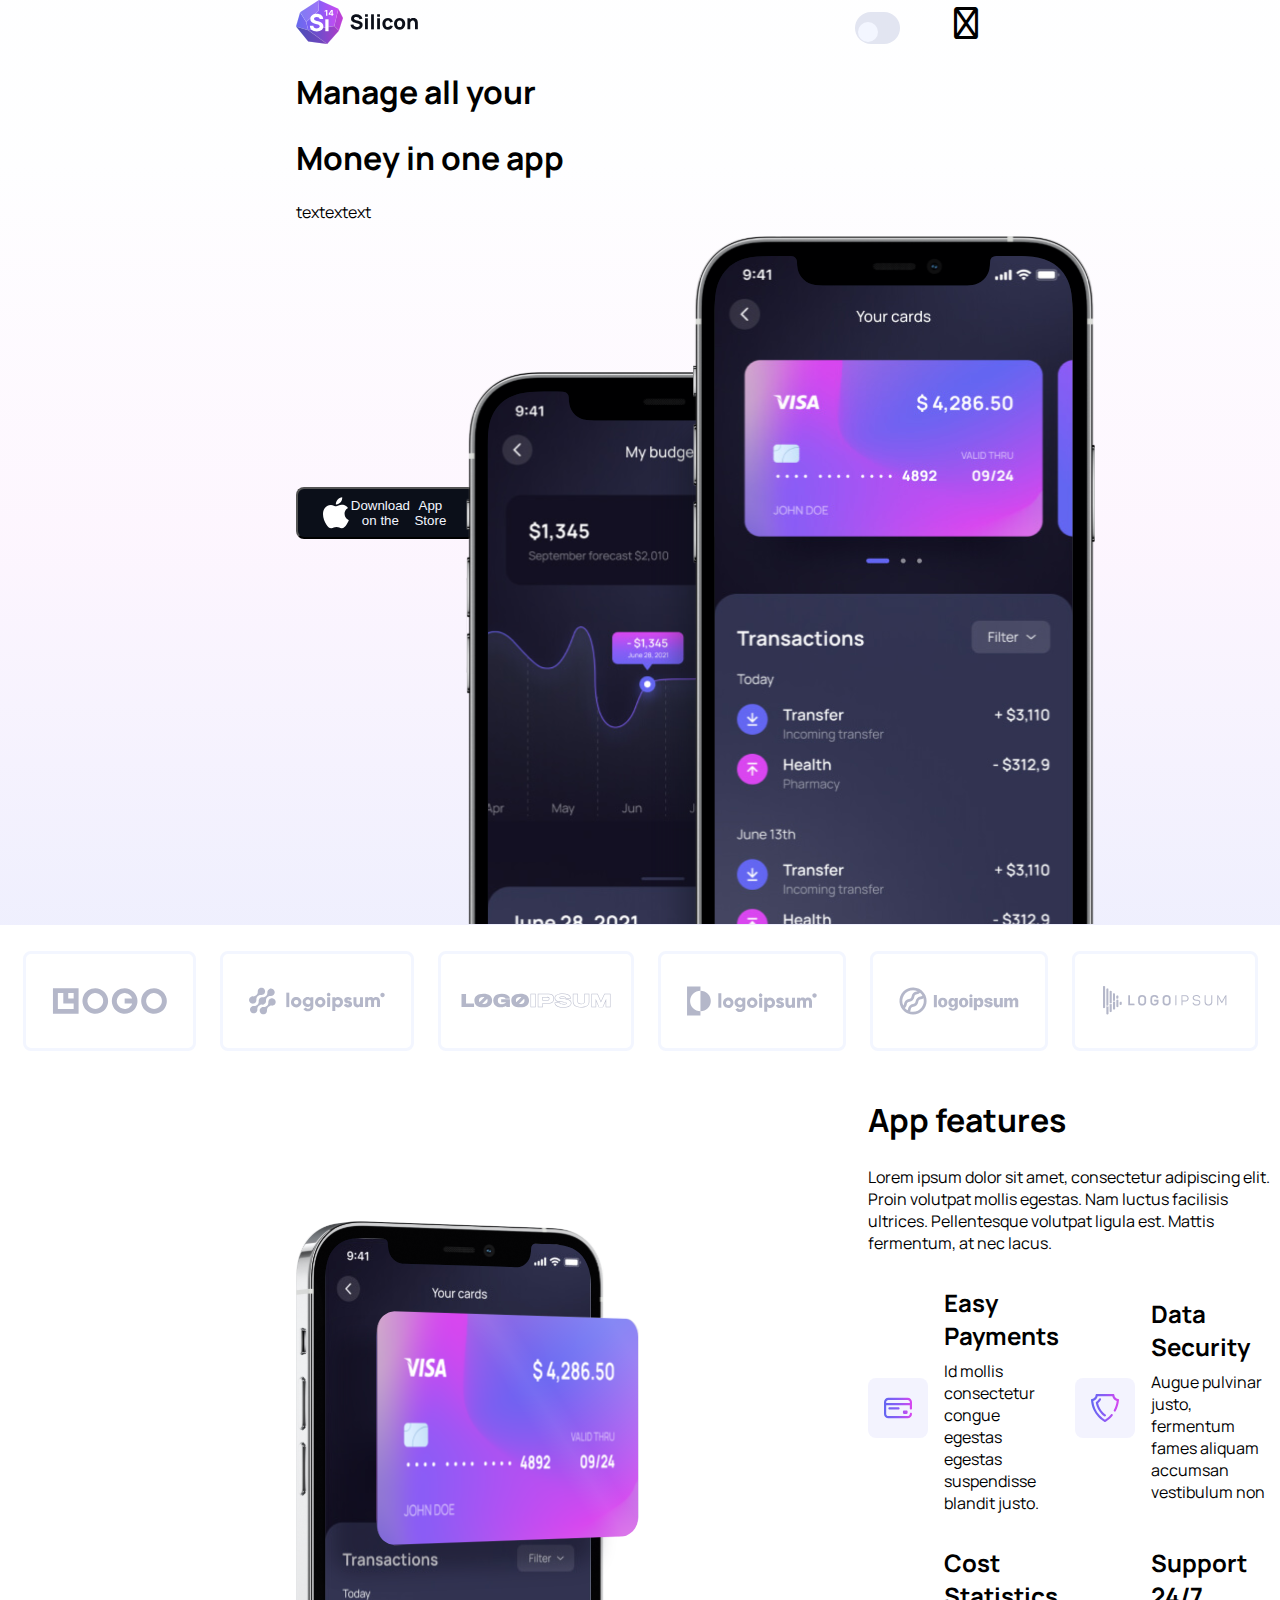
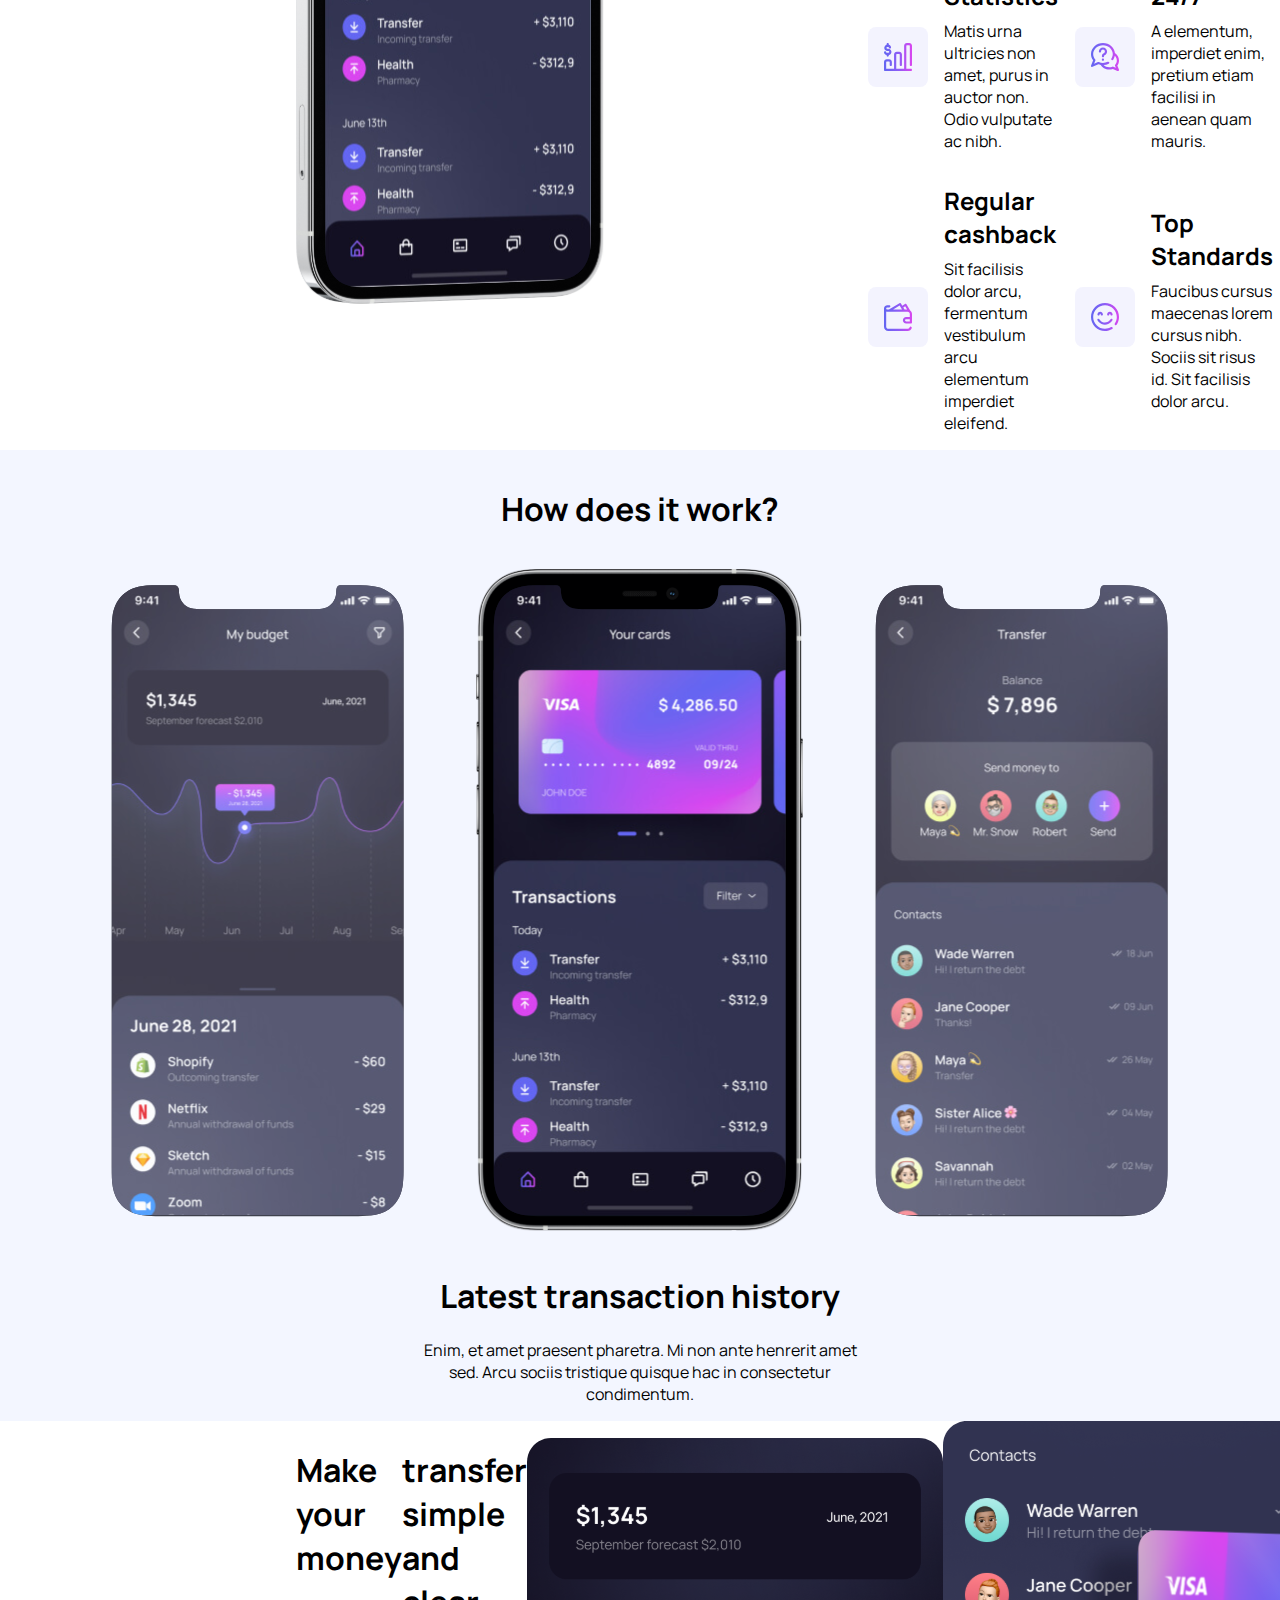
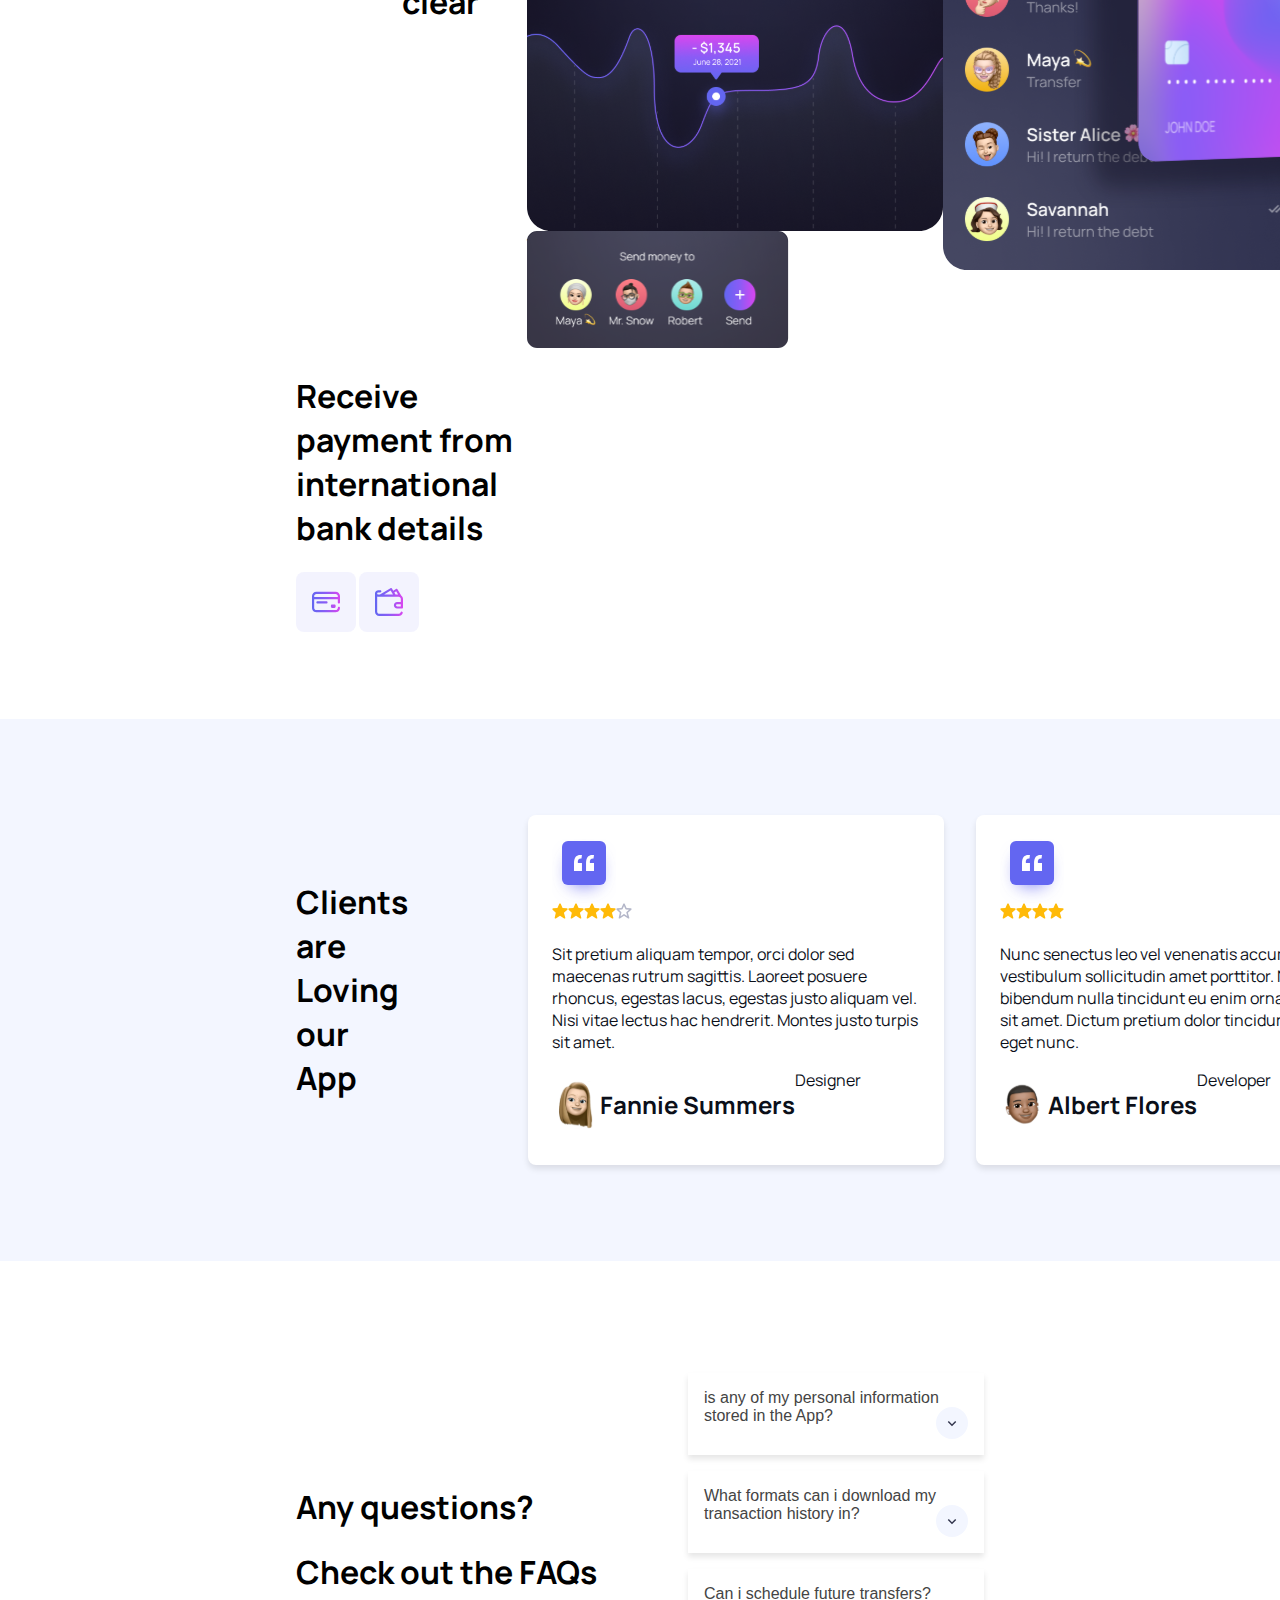
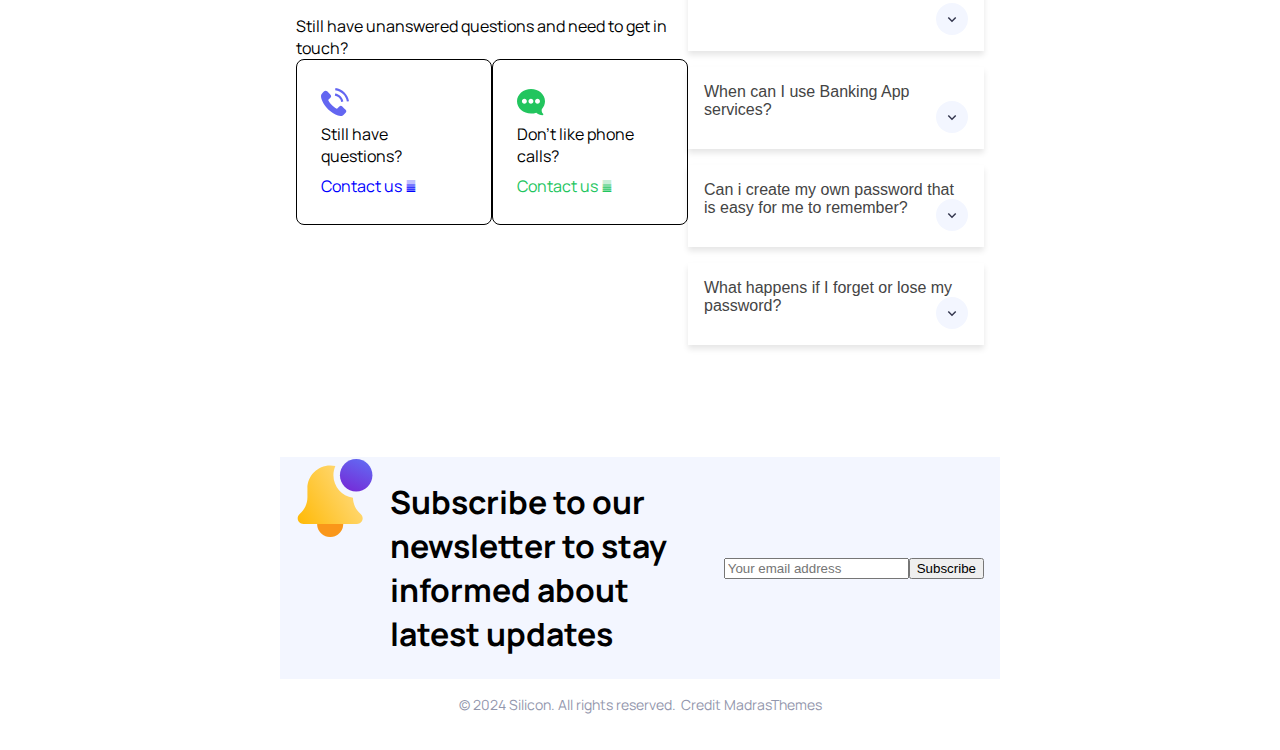
==== index.html @ 0dab9403 "init" ====
<!DOCTYPE html>
<html lang="en">
<head>
    <meta charset="UTF-8">
    <meta name="viewport" content="width=device-width, initial-scale=1.0">
    <link rel="stylesheet" href="https://kit.fontawesome.com/a576612222.css" crossorigin="anonymous">
    <link rel="stylesheet" href="https://cdnjs.cloudflare.com/ajax/libs/font-awesome/6.0.0-beta3/css/all.min.css">
    <link rel="stylesheet" href="styles.css">
    <title>Silicon | Manage All Your Money in One App</title>
    
</head>
<body>

    <div class="wrapper">
        <!-- BG COLOR START  -->
<div class="bg-color"> 
<header>
        <div class="container">
            <a id="logo" href=index.html><img src="images/Navbar/logotype.svg" alt="Silicon Logotype"></a>
            
            <nav id="main-menu" class="navbar">
                <a class="nav-link" href="#">Features</a>
            </nav>

            

            <div id="darkmode-toggle-switch" class="btn-toggle-switch">
                <span class="label">Dark mode</span>
                <label for="darkmode-switch" class="toggle-switch">
                    <input id="darkmode-switch" type="checkbox">
                    <span class="slider round"></span>
                </label>
            </div>

            <a id="auth-signin" href="#" class="btn-primary">
                <i class="fa-thin fa-user-large"></i>
                <span>Sign in/up</span>
            </a>
            
            <button class="btn-mobile">
                <i class="fa-regular fa-bars"></i>
            </button>
            
        </div>
    </header>
    
    <main>
        <div class="container">
            <div class="header">
                <div class="header-left">
                    <div class="header-storeText">
                        <h1>Manage all your</h1>
                        <h1>Money in one app</h1>
                        <p>textextext</p>
                    </div>
                    
                <div class="storebox">
                    <button class="btn-store">
                        <img src="images/Header/Applelogo.svg" alt="">
                        <p class="Appleupper">Download on the</p>
                        <p class="Appledowner">App Store</p>
                    </button>
                    <button class="btn-store">
                        <img src="images/Header/Googlelogo.svg" alt="icon" class="btn-icon">
                        
                        <div class="btn-text">
                            <span class="line1">Get it on</span>
                            <span class="line2">Google play</span>
                        </div>
                    </button>
                </div>
            </div> 
            <div>
            <div class="container headerphones">
                <div class="image-container">
                    <img src="images/Header/iPhone 12 Pro background.svg" alt="iPhone12pro" class="headerbackground">
                    <img src="images/Header/iPhone 12 Pro.svg" alt="iPhone12pro" class="headeroverlay">
                 </div>
            
            </div>
        </div>
        </div>
    </div> 
       <!-- BG COLOR SLUT -->
    </div>

        <div class="container logos">
            <div class="logobox" >
                <img src="images/Logos/logoipsum1.svg" alt="">
            </div>
            <div class="logobox" >
                <img src="images/Logos/logoipsum2.svg" alt="">
            </div>
            <div class="logobox" >
                <img src="images/Logos/logoipsum3.svg" alt="">
            </div>
            <div class="logobox" >
                <img src="images/Logos/logoipsum4.svg" alt="">
            </div>
            <div class="logobox" >
                <img src="images/Logos/logoipsum5.svg" alt="">
            </div>
            <div class="logobox" >
                <img src="images/Logos/logoipsum6.png" alt="">
            </div>
        </div>
<div class="features">
        <div class="container featurephones">

            <div class="image-container">
                <img src="images/Features/iPhone12Pro.svg" alt="Iphone12pro" class="featuresbackground">
                <img src="images/Features/card.svg" alt="VISAcard" class="visaoverlay">
            </div>

            <div class="featuresmain">
                <h1>App features</h1>
                <p>Lorem ipsum dolor sit amet, consectetur adipiscing elit. Proin volutpat mollis egestas. Nam luctus facilisis ultrices. Pellentesque volutpat ligula est. Mattis fermentum, at nec lacus.</p>
                <div class="featuresbox">
                    <img src="images/Features/icon1.svg" alt="">
                    <div class="featuresbox-text">
                        <p>Easy Payments</p>
                        <p>Id mollis consectetur congue egestas egestas suspendisse blandit justo. </p>
                    </div>
                </div>
                <div class="featuresbox">
                    <img src="images/Features/icon2.svg" alt="">
                    <div class="featuresbox-text">
                        <p>Data Security</p>
                        <p>Augue pulvinar justo, fermentum fames aliquam accumsan vestibulum non</p>
                    </div>
                </div>
                <div class="featuresbox">
                    <img src="images/Features/icon3.svg" alt="">
                    <div class="featuresbox-text">
                        <p>Cost Statistics</p>
                        <p>Matis urna ultricies non amet, purus in auctor non. Odio vulputate ac nibh.</p>
                    </div>
                </div>
                <div class="featuresbox">
                    <img src="images/Features/icon4.svg" alt="">
                    <div class="featuresbox-text">
                        <p>Support 24/7</p>
                        <p>A elementum, imperdiet enim, pretium etiam facilisi in aenean quam mauris.</p>
                    </div>
                </div>
                <div class="featuresbox">
                    <img src="images/Features/icon5.svg" alt="">
                    <div class="featuresbox-text">
                        <p>Regular cashback</p>
                        <p>Sit facilisis dolor arcu, fermentum vestibulum arcu elementum imperdiet eleifend.</p>
                    </div>
                </div>
                <div class="featuresbox">
                    <img src="images/Features/icon6.svg" alt="">
                    <div class="featuresbox-text">
                        <p>Top Standards</p>
                        <p>Faucibus cursus maecenas lorem cursus nibh. Sociis sit risus id. Sit facilisis dolor arcu.</p>
                    </div>
                </div>
            </div>

        </div>
    </div>
<div class="bg-color2">
<div class="slider">
    <div class="slidertext">
    <h1>How does it work?</h1>
    </div>
    <div class="sliderphones">
        <div class="images-slider">
            <img src="images/Slider/iPhone12Pro1.svg" alt="iPhone12Pro">
            <img src="images/Slider/iPhone12Pro2.svg" alt="iPhone12Pro">
            <img src="images/Slider/iPhone12 Pro3.svg" alt="iPhone12Pro">
        </div>
    </div>
    <div class="slidertext">
        <h1>Latest transaction history</h1>
        <p>Enim, et amet praesent pharetra. Mi non ante henrerit amet sed. Arcu sociis tristique quisque hac in consectetur condimentum.</p>
    </div>
</div>
</div>

<div class="container featurescont">
    <div class="featurescont">
        <h1>Make your money</h1>
        <h1>transfer simple and clear</h1>
        
    </div>        
        
    <div>
        <img src="images/Features DOS/innerbig.svg" alt="" class="featurescont-innerbigbackground">
        <img src="images/Features DOS/innersmall.svg" alt="" class="featurescont-innersmalloverlay">
        test2
    </div>
    <div>
        <img src="images/Features DOS/inner2big.svg" class="featurescont-inner2bigbackground">
        <img src="images/Features DOS/card.svg" class="featurescont-cardoverlay">
    </div>
    <div class="featurescont-icontext">
        <h1>Receive payment from international bank details</h1>
        <img src="images/Features DOS/iconbox1.svg" class="featurescont-iconbox1">
        <img src="images/Features DOS/iconbox2.svg" class="featurescont-iconbox2">
    </div>  
</div>

<div class="bg-color2">

    <div class="container testimonials">
        <div class="testimonialtext">
            <h1>Clients are Loving our App</h1>
        </div>
        <div class="testimonialboxes">
        <div class="testimonialbox">
            <img src="images/Testimonials/quotes.svg" alt="">
            <div class="scoring">
                <img src="images/Testimonials/Vectorstarfilled.svg" alt="">
                <img src="images/Testimonials/Vectorstarfilled.svg" alt="">
                <img src="images/Testimonials/Vectorstarfilled.svg" alt="">
                <img src="images/Testimonials/Vectorstarfilled.svg" alt="">
                <img src="images/Testimonials/VectorStarUnfilled.svg" alt="">
            </div>
            <p>Sit pretium aliquam tempor, orci dolor sed maecenas rutrum sagittis. Laoreet posuere rhoncus, egestas lacus, egestas justo aliquam vel. Nisi vitae lectus hac hendrerit. Montes justo turpis sit amet.</p>
            <div class="testimonialperson">
            <img src="images/Testimonials/Fannie.svg" alt="">
            <h2>Fannie Summers</h2>
            <p>Designer</p>
            
        </div>
            
        </div>
        <div class="testimonialbox">
            
            <img src="images/Testimonials/quotes.svg" alt="">
            
            <div class="scoring">
                <img src="images/Testimonials/Vectorstarfilled.svg" alt="">
                <img src="images/Testimonials/Vectorstarfilled.svg" alt="">
                <img src="images/Testimonials/Vectorstarfilled.svg" alt="">
                <img src="images/Testimonials/Vectorstarfilled.svg" alt="">
                <img src="images/Testimonials/VectorStarfilled.svg" alt="">
            </div>
            <p>Nunc senectus leo vel venenatis accumsan vestibulum sollicitudin amet porttitor. Nisl bibendum nulla tincidunt eu enim ornare dictumst sit amet. Dictum pretium dolor tincidunt egestas eget nunc.</p>
            <div class="testimonialperson">
            <img src="images/Testimonials/Albert.svg" alt="">
            <h2>Albert Flores</h2>
            <p>Developer</p>
            </div>
        </div>
    </div>    
    </div>

</div>
<div class="container faq">
    <div class="faq-textAboveBoxes">
        <div class="faqtext">
            <h1>Any questions?</h1>
            <h1>Check out the FAQs</h1>
            <p>Still have unanswered questions and need to get in touch?</p>
        </div>
        <div class="faqboxes">
            <div class="faqbox">
                <img src="images/FAQ/icontelephone.svg" alt="">
                <p>Still have questions?</p>
                <p><span class="blue-text">Contact us <i class="fa-light fa-arrow-right"></i></span></p>
            </div>
            <div class="faqbox">
                <img src="images/FAQ/iconSpeechbubble.svg" alt="">
                <p>Don't like phone calls?</p>
                <p><span class="green-text">Contact us <i class="fa-light fa-arrow-right"></i></span></p>
            </div>
        </div>

    </div>
    <div class="accordion-container">
        <button class="accordion">is any of my personal information stored in the App?</button>
        <div class="panel">
            <p>lorem ipsum...</p>
        </div>
        <button class="accordion">What formats can i download my transaction history in?</button>
        <div class="panel">
            <p>lorem ipsum...</p>
        </div>
        <button class="accordion">Can i schedule future transfers?</button>
        <div class="panel">
            <p>lorem ipsum...</p>
        </div>
        <button class="accordion">When can I use Banking App services?</button>
        <div class="panel">
            <p>lorem ipsum...</p>
        </div>
        <button class="accordion">Can i create my own password that is easy for me to remember?</button>
        <div class="panel">
            <p>lorem ipsum...</p>
        </div>
        <button class="accordion">What happens if I forget or lose my password?</button>
        <div class="panel">
            <p>lorem ipsum...</p>
        </div>
    </div>
</div>
<div class="container subscribe">
    <div class="belltext">
       <div><img src="images/Subscribe/Bell.svg" alt=""></div> 
       <h1>Subscribe to our newsletter to stay informed about latest updates</h1>
    </div>
    <div class="subscribebox">
        <input type="email" placeholder="Your email address">
        <button class="subscribebutton">Subscribe</button>
    </div>
</div>

    </main>
    
    <footer>
        <div class="container">
            <p class="copyright">© 2024 Silicon. All rights reserved.</p>
            <p class="credit" >Credit MadrasThemes</p>
        </div>

    </footer>
</div>
<script src="script.js"></script>
</body>
</html>
---- styles.css ----
@import url('https://fonts.googleapis.com/css2?family=Manrope:wght@200..800&display=swap');

:root {
    --clr-gray-100: #f3f6ff; /* Lightest gray color */
    --clr-gray-200: #eff2fc; /* Lighter gray color */
    --clr-gray-300: #e2e5f1; /* Light gray color */
    --clr-gray-400: #d4d7e5; /* Medium light gray color */
    --clr-gray-500: #b4b7c9; /* Medium gray color */
    --clr-gray-600: #9397ad; /* Medium dark gray color */
    --clr-gray-700: #565973; /* Dark gray color */
    --clr-gray-800: #33354d; /* Darker gray color */
    --clr-gray-900: #0b0f19; /* Darkest gray color */
    --clr-primary: #6366f1; /* Primary color */
    --clr-bg: #fff; /* Background color */
    --clr-bg-100: var(--clr-bg-100); /* Background color variant */
    --clr-text-body: var(--clr-gray-700); /* Body text color */
    --clr-text-heading: var(--clr-gray-900); /* Heading text color */
    --clr-text-navigation: var(--clr-gray-800); /* Navigation text color */
    --br-m: 0.375em; /* Medium border radius */
    --br-1: 0.5em; /* Larger border radius */
    --container-padding: 1rem; /* Container padding */
    --transition-time: all 0.2s; /* Transition time for all properties */
}

* {
    box-sizing: border-box; /* Include padding and border in element's total width and height */
    -webkit-tap-highlight-color: rgba(0, 0, 0, 0); /* Remove tap highlight color */
}

body, section, div, header, footer, main, aside, nav, blockquote, p, span {
    margin: 0; /* Remove default margin */
    padding: 0; /* Remove default padding */
}

body {
    font-family: 'Manrope', sans-serif; /* Set font family to Manrope */
    font-optical-sizing: auto; /* Enable optical sizing */
    font-weight: 400; /* Set font weight to normal */
    font-style: normal; /* Set font style to normal */
    font-size: 16px; /* Set base font size */
}

.wrapper {
    display: grid; /* Set display to grid */
    grid-template-rows: auto 1fr auto; /* Set grid template rows */
    height: 100vh; /* Set height to 100vh */
    
}

.container {
    width: 100%; /* Set container width to 100% */
    padding-left: var(--container-padding); 
    padding-right: var(--container-padding); 
    margin-left: auto; /* Set margin left to auto */
    margin-right: auto; /* Set margin right to auto */
    
}

a {
    color: var(--clr-primary); /* Set link color to primary color */
    text-decoration: none; /* Remove underline from links */
}

a:hover {
    color: var(--clr-primary); /* Set link hover color to primary color */
    text-decoration: underline; /* Underline links on hover */
}


.btn-primary {
    background-color: var(--clr-primary); /* Set button background color to primary color */
    color: var(--clr-gray-100);
    border-radius: 8px; /* Set button border radius */
    padding: 12px 25px; /* Set button padding */
    display: flex; /* Set button display to flex */
    justify-content: center; /* Center button content */
    align-items: center; /* Center button content */
    text-decoration: none; /* Remove underline from button */
}

.btn-store {
    background-color: var(--clr-gray-900); /* Set button background color to primary color */
    color: var(--clr-gray-100);
    border-radius: 8px; /* Set button border radius */
    padding: 12px 25px; /* Set button padding */
    display: flex; /* Set button display to flex */
    align-items: center; /* Center button content vertically */
    text-decoration: none; /* Remove underline from button */
    height: 52px;
    width: 180px;
    justify-content: space-between; /* Space out the image and text */
}

.btn-icon {
    height: 100%;
    margin-right: 10px; /* Space between image and text */
}
.btn-text {
    display: flex;
    flex-direction: column; /* Stack text lines vertically */
    align-items: flex-start; /* Align text to the left */
}

.line1, .line2 {
    color: var(--clr-gray-100); /* Ensure text color matches button text color */
}




.btn-primary:hover {
    background-color: var(--clr-gray-500); /* Set button hover background color */
    color: var(--clr-gray-100); /* Set button hover text color */
    text-decoration: none; /* Remove underline from button */
}
.btn-primary i {
    margin-right: 0.5rem; /* Add margin to icon */
}

.btn-mobile {
    background-color: transparent; /* Set button background color to transparent */
    border: none; /* Remove button border */
    font-size: 2rem; /* Set button font size */
}

.btn-toggle-switch {
    display: flex; /* Set button display to flex */
    align-items: center; /* Center button content */
    gap: 10px;
}

.btn-toggle-switch .label {
display: "none";
}

.toggle-switch {
    position: relative; /* Set position to relative */
    display: inline-block; /* Set display to inline-block */
    width: 45px; /* Set width to 45px */
    height: 25px; /* Set height to 25px */
}

.toggle-switch input {
    opacity: 0; /* Set input opacity to 0. Makes the original checkbox invisible */ 
}

.toggle-switch input:checked + .slider {
    background-color: var(--clr-primary); /* Set slider background color to primary color */
}

.toggle-switch input:checked + .slider {
    box-shadow: 0 0 1px var(--clr-primary); /* Set slider box shadow */
}

.toggle-switch input:checked + .slider:before {
    transform: translateX(18px); /* Move slider to the right */
    background-color: var(--clr-gray-100); /* Set slider background color */
}

.toggle-switch .slider {
    position: absolute; /* Set position to absolute */
    cursor: pointer; /* Set cursor to pointer */
    cursor: pointer; /* Set cursor to pointer */
    top: 0; /* Set top to 0 */
    left: 0; /* Set left to 0 */
    right: 0; /* Set right to 0 */
    bottom: 0; /* Set bottom to 0 */
    background-color: var(--clr-gray-300); /* Set slider background color */
    transition: all 0.2s; /* Set transition time */
}

.toggle-switch .slider:before {
    position: absolute; /* Set position to absolute */
    content: ""; /* Add content */
    height: 20px; /* Set height to 21px */
    width: 20px; /* Set width to 21px */
    left: 3px; /* Set left to 2px */
    bottom: 2.5px; /* Set bottom to 2px */
    background-color: var(--clr-gray-100); /* Set background color */
    transition: all 0.2s; /* Set transition time */
}

.toggle-switch .slider.round {
    border-radius: 35px; /* Set border radius */
}

.toggle-switch .slider.round:before {
    border-radius: 50%; /* Set border radius */
}

.navbar {
    display: none; /* Hide navbar on mobile devices */
}
.nav-link {
    color: var(--clr-gray-800);
    font-weight: 700;
    text-decoration: none;
}
.nav-link:hover {
    color: var(--clr-primary);
    text-decoration: underline;
}

.active {
    color: var(--clr-primary);
    text-decoration: underline;
}

#auth-signin {
    display: none; /* Hide sign in form on mobile devices */
}


.label {
    display: none; /* Hide label on mobile devices */
}

.container{
    display: grid;    
    align-items: center;
    grid-template-columns: 1fr auto auto;
    grid-template-areas:"Logo sw mobile";
    gap: 1.5rem;
}

.header {
    display: grid;
    grid-template-columns: repeat(2, 1fr);
    grid-template-rows: 1fr;
    grid-column-gap: 0px;
    grid-row-gap: 0px;
    height: 876px;
    
}

.header-left {
    display: grid;
grid-template-columns: 1fr;
grid-template-rows: repeat(2, 1fr);
grid-column-gap: 0px;
grid-row-gap: 0px;
}



.bg-color {
    /* MÅSTE ju tweakas såklart */
    /* background: -webkit-linear-gradient(#da46ef 5%,#f1f4fd 83%, #6366f1 10%); */
    background: -webkit-linear-gradient(0deg, 
        rgba(99, 102, 241, 0.1) 0%,  /* 6366F1 with 10% opacity at 0% */
        rgba(218, 70, 239, 0.05) 42%, /* DA46EF with 5% opacity at 42% */
        rgba(241, 244, 253, 0.07) 83% /* F1F4FD with 7% opacity at 83% */
    );
    background: linear-gradient(0deg, 
        rgba(99, 102, 241, 0.1) 0%,  /* 6366F1 with 10% opacity at 0% */
        rgba(218, 70, 239, 0.05) 42%, /* DA46EF with 5% opacity at 42% */
        rgba(241, 244, 253, 0.07) 83% /* F1F4FD with 7% opacity at 83% */
    );
}

.bg-color2 {
    background-color: var(--clr-gray-100);
}

.storebox {
    /* padding-left: 122px; */
    display: flex;
    
}

.logobox {
    border-color: var(--clr-gray-300);
    border: 3px solid;
    color: var(--clr-gray-100);
    border-radius: 8px; /* Set button border radius */
    padding: 12px 25px; /* Set button padding */
    display: flex; /* Set button display to flex */
    justify-content: center; /* Center button content */
    align-items: center; /* Center button content */
    text-decoration: none; /* Remove underline from button */
    height: 100px;
    width: 196px;
    padding-right: 1.5rem;
    padding-left: 1.5rem;
    
    
}

.logos {
    padding-top: 2vw;
    padding-bottom: 2vw;
    
    display: flex;
    grid-template-columns: repeat(6, fr);
    gap: 1.5rem;
    justify-content: center;
    /* gap: .6rem; */
    /* padding-left: 122px; */
    /* padding-right: 122px; */
}

.features {
    display: flex;
}

/* GAMMAL KOD START */
/* .featuresmain {
    transform: translate(0%, -0%);
    padding-left: 30rem;
} */
 /* GAMMAL KOD SLUT */

.featuresmain {
    display: grid;
    grid-template-columns: repeat(2, 1fr); /* 2 kolumner */
    grid-template-rows: repeat(3, auto); /* 3 rader */
    gap: 1rem; /* Mellanrum mellan rutorna */
    padding-left: 15rem;
}

.featuresmain h1 {
    grid-column: span 2; /* Gör att rubriken sträcker sig över båda kolumnerna */
    font-size: 2rem; /* Justera storleken efter behov */
    margin-bottom: 0.5rem; /* Justera mellanrummet under rubriken */
}

.featuresmain p {
    grid-column: span 2; /* Gör att texten sträcker sig över båda kolumnerna */
    margin-bottom: 1rem; /* Justera mellanrummet under texten */
}
.featurespoints {
    display: grid;
    grid-template-columns: repeat(2, 1fr);
    grid-template-rows: repeat(3, 1fr);
    grid-column-gap: 0px;
    grid-row-gap: 0px;
}

.featuresbox {
    display: flex; /* Gör att innehållet visas i en rad */
    align-items: center; /* Vertikalt centrera innehållet */
    gap: 1rem; /* Lägger till ett mellanrum mellan bilden och texten */
}

.featuresbox img {
    flex-shrink: 0; /* Förhindrar att bilden krymper */
}

.featuresbox-text {
    display: flex;
    flex-direction: column; /* Gör att texten visas i en kolumn */
}

.featuresbox-text p:first-child {
    font-weight: bold; /* Gör texten fetmarkerad */
    font-size: 1.5rem; /* Gör texten större, justera efter behov */
    margin-bottom: 0.5rem; /* Justera mellanrummet mellan raderna, justera efter behov */
}

.featuresbox-text p:last-child {
    margin-top: 0; /* Ta bort eventuellt extra mellanrum ovanför den andra raden */
}

.featurescont {
    display: grid;
grid-template-columns: repeat(2, 1fr);
grid-template-rows: repeat(2, 1fr);
grid-column-gap: 0px;
grid-row-gap: 0px;
}

.headerphones {
    display: flex;
    justify-content: flex-end;
}

.featurephones {
    display: flex;
    justify-content: flex-start;
    align-items: center;
}

.headeroverlay {
    position: absolute; /* Gör bilden absolut positionerad */
    top: 0; /* Placera den översta kanten av bilden vid containerns översta kant */
    left: 0; /* Placera den vänstra kanten av bilden vid containerns vänstra kant */
    transform: translate(5%, 27.2%); /* Flytta bilden 50% till vänster och 50% uppåt */
}

.headerbackground {
display: block;
transform: scale(0.75);
transform: translate(-52%, 58.3%);
}

.featurescont-innerbigbackground {
    display: block;
    transform: scale(3.75);
    transform: translate(0%, 0%);
}

.featurescont-innersmalloverlay{
    position: absolute; /* Gör bilden absolut positionerad */
    z-index: 1;
    transform: translate(0%, 00%); /* Flytta bilden 50% till vänster och 50% uppåt */
}

.featurescont-inner2bigbackground {
    display: block;
transform: translate(-0%, 0%);
}

.featurescont-cardoverlay {
    position: absolute; /* Gör bilden absolut positionerad */
    transform: translate(40%, -122%); /* Flytta bilden 50% till vänster och 50% uppåt */
}

.featurescont.icontext {
    display: flex;
}

.featurescont-iconbox1 {

}

.featurescont-iconbox2 {

}

.image-container {
    position: relative; /* Gör containern relativt positionerad */
    width: fit-content; /* Anpassa bredden efter innehållet */
    height: fit-content; /* Anpassa höjden efter innehållet */
}

.featuresbackground {
    display: block; /* Gör att bilden visas som ett block */
}

.visaoverlay {
    position: absolute; /* Gör bilden absolut positionerad */
    top: 0; /* Placera den översta kanten av bilden vid containerns översta kant */
    left: 0; /* Placera den vänstra kanten av bilden vid containerns vänstra kant */
    transform: translate(5%, 32%); /* Flytta bilden 50% till vänster och 50% uppåt */
}

.slider {
    display: grid;
    justify-content: center;
    align-items: center;
    gap: 1rem;
    padding-top: 1rem;
    padding-bottom: 1rem;
}

.images-slider img {
    margin: 0 2vw; /* Adjust the horizontal spacing between images */
}

/* .sliderphones {
    display: grid;
    justify-content: space-between;
    align-items: center;

} */

.slidertext {
    text-align: center;
    margin: 0 auto;
    max-width: 35vw;
}

.testimonials {
    display: flex;
    width: 1920px;
    height: 542px;
    padding-top: 5rem;
    padding-bottom: 5rem;
}

.testimonialboxes {
    display: flex;
    
}

.scoring {
    display: flex;
    width: 88px;
    height: 16px;
}

.testimonialbox {
    border-color: var(--clr-gray-300);
    box-shadow: 0 4px 6px rgba(0, 0, 0, 0.1);
  
    background-color: white;
    /* border: 3px solid; */
    color: var(--clr-gray-900);
    border-radius: 8px; /* Set button border radius */
    width: 416px;
    
    height: 350px;

    padding-left: 1.5rem;
    padding-right: 1.5rem;
    padding-top: 1.5rem;
    padding-bottom: 1.5rem;
    margin-left: 1rem;
    margin-right: 1rem;

    display: grid;
    grid-template-columns: 1fr;
    grid-template-rows: repeat(4, 1fr);
    grid-column-gap: 0px;
    grid-row-gap: 0px;

    /* padding: 12px 25px; 
    display: flex; 
    justify-content: center; 
    align-items: center; 
    text-decoration: none;

    padding-right: 1.5rem;
    padding-left: 1.5rem; */
}

.testimonialtext {
    padding-right: 5rem;
}

.testimonialperson {
    display: flex;
    padding-top: 1rem;
}

.testimonialperson h2 {
    order: 1;
}

.testimonialperson p {
    order: 2;
}

.faq {
    display: grid;
    grid-template-columns: repeat(2, 1fr);
    grid-template-rows: 1fr;
    grid-column-gap: 0px;
    grid-row-gap: 0px;
    padding-top: 7rem;
    padding-bottom: 7rem;
}

.faq-textAboveBoxes {
    display: grid;
    grid-template-columns: 1fr;
    grid-template-rows: repeat(2, 1fr);
    grid-column-gap: 0px;
    grid-row-gap: 0px;
    
}

.faqtext {
    

}

.faqboxes {
display: flex;
justify-content: space-between;
max-width: 450px;
}

.faqbox {
    border-color: hotpink;
    border: 1px solid;
    border-radius: 8px; /* Set button border radius */
    padding: 24px 24px; /* Set button padding */
    display: grid; /* Set button display to flex */
    justify-content: center; /* Center button content */
    align-items: center; /* Center button content */
    text-decoration: none; /* Remove underline from button */
    height: 166px;
    width: 196px;
    


}

.blue-text {
    color: blue;
}

.green-text {
    color: #22c55e;
}



.subscribe {
    background-color: var(--clr-gray-100);
    display: flex;;
    width: 1296px;
    height: 222px;
 justify-content: space-between;
}

.belltext {
    
    padding-top: 72px; 
    padding-bottom: 72px;
    gap: 1rem;
    display: flex;
}

.subscribebox {
    display: flex;
    justify-content: center;
    align-items: center;
    
}
.subscribebutton {

}

footer {
    font-size: 14px;
    padding-top: 1rem;
    padding-bottom: 1rem;
    color: var(--clr-gray-600);

    .container{
        display: flex;
        justify-content: center;
        align-items: center;
        gap: 5px;
    }

    .credit {
        display: none;
    }
}

/* Anpassning till tablet */

@media (min-width: 768px) {
   .container {
    max-width: 720px;
   }
   
   .btn-toggle-switch .label {
    display: "block";
    }
    header .container{
        gap: 3rem;
    }

    footer {
        font-size: 14px;
        .container{
            display: flex;
            justify-content: center;

        }
      
        .credit {
            display: block;
        }
    
        
    }


}



/* Anpassning till desktop */

@media (min-width: 1400px) {
    .container {
        max-width: 1320px;
    }

    header .container{
        grid-template-columns: auto 1fr auto auto;
        gap: 3rem;
    }

    #auth-signin {
        display: block;
    }

    .btn-mobile {
        display: none;
    }

    .navbar {
        display: block;
    } 

} 

/* JavaSvript för accordion START: */

/* GAMLA ACCORDION START */

 .accordion-container {
    display: flex;
    flex-direction: column; 
    gap: 1rem; 
}

.accordion {
    background-color: white; 
    color: #444; 
    cursor: pointer; 
    padding: 1rem; 
    width: 100%; 
    border: none; 
    text-align: left; 
    outline: none; 
    font-size: 1rem; 
    transition: background-color 0.4s; 
    box-shadow: 0 4px 6px rgba(0, 0, 0, 0.1); 
}

.accordion:hover {
    background-color: #f0f0f0; 
    border-color: #bbb; 
}

.active, .accordion:hover {
    background-color: #ccc; 
    border-color: #aaa; 
}

.accordion:after {
    content: ''; 
    background-image: url(images/FAQ/arrowunpressed.svg); 
    background-size: 32px 32px; 
    width: 32px; 
    height: 32px; 
    display: block; 
    float: right; 
    margin-left: 1rem; 
    background-repeat: no-repeat; 
}
  
  .active:after {
    
    background-image: url(images/FAQ/arrowBlue.svg);
    background-size: 53px 53px;
    width: 53px;
    height: 53px;

    display: block;

    float: right;
    margin-left: 5px;

    background-repeat: no-repeat;
  }
  
  
  .panel {
    padding: 0 1rem; 
    display: none; 
    background-color: white; 
    overflow: hidden; 
    border: 1px solid #d4d7e5;
} 

/* GAMLA ACCORDION SLUT */

/* NYA ACCORDION START */



/* NYA ACCORDION SLUT */

  /* JavaScript för Accordion SLUT */
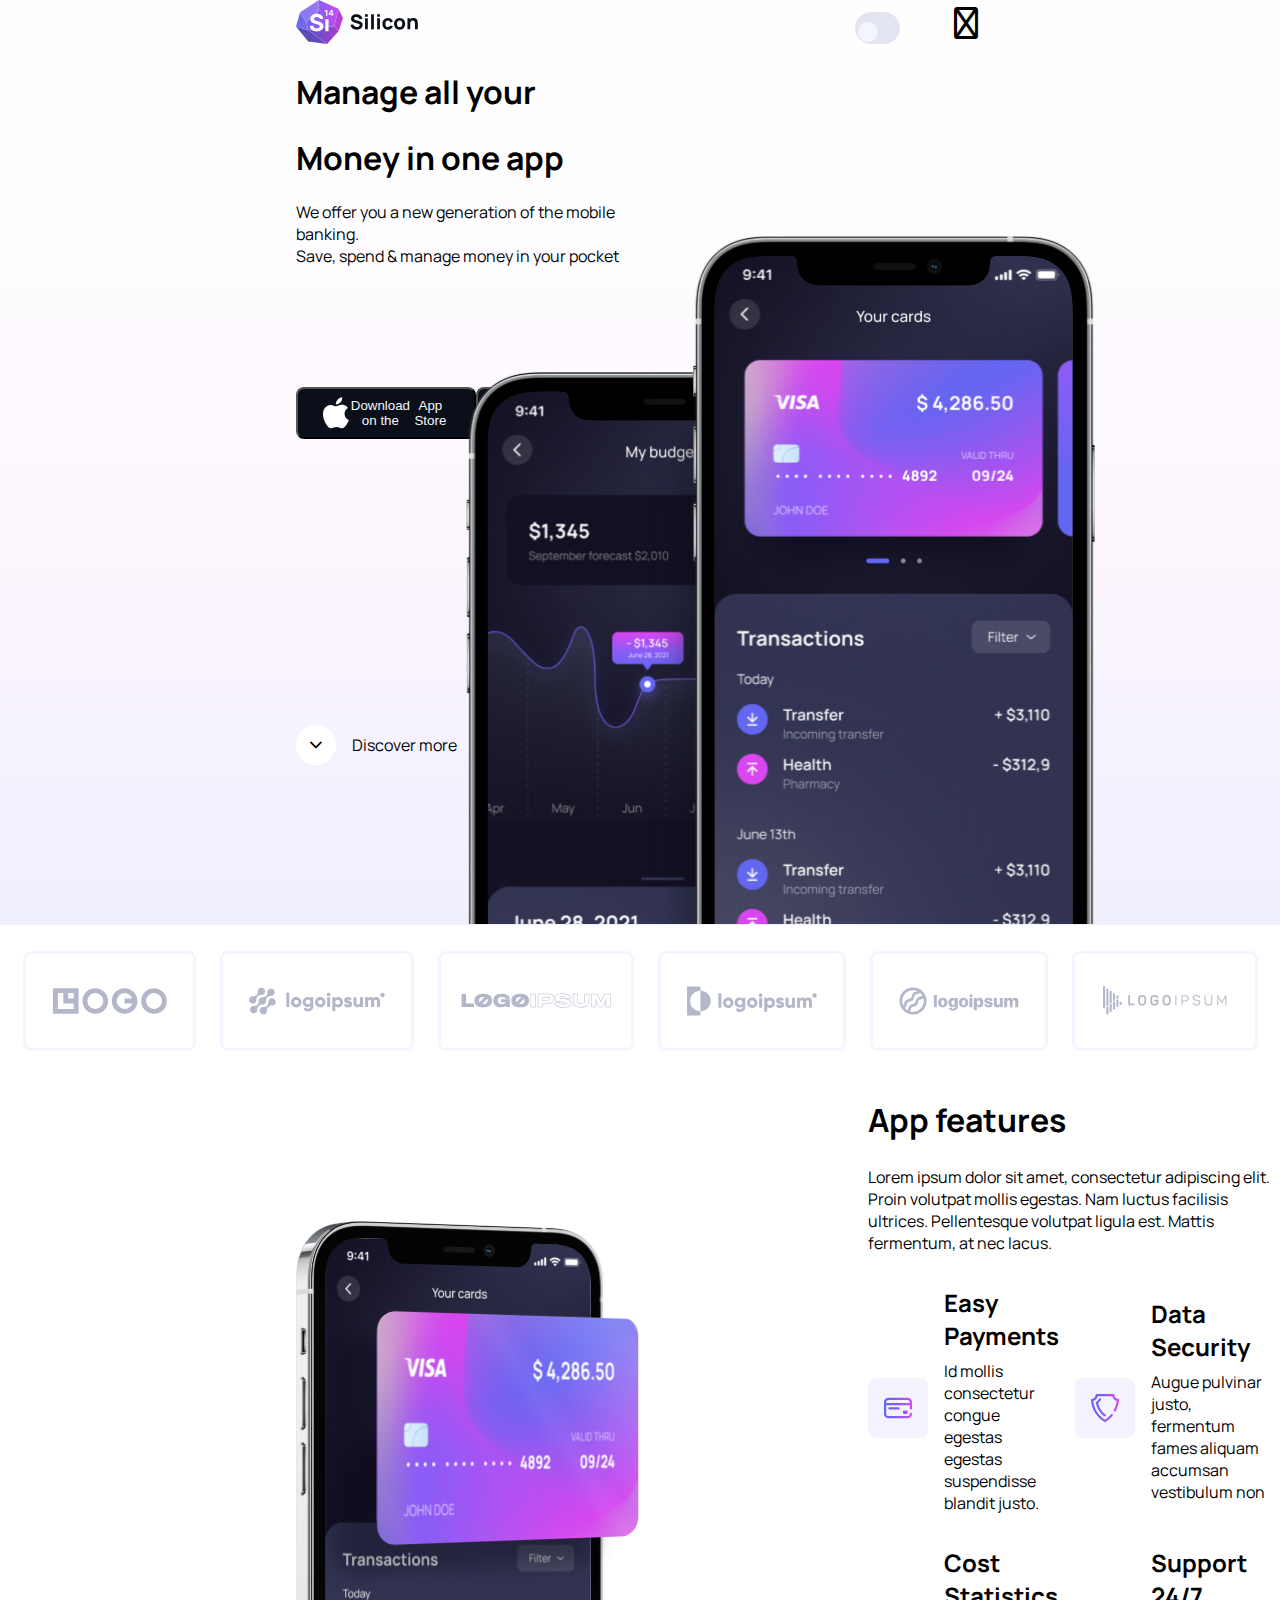
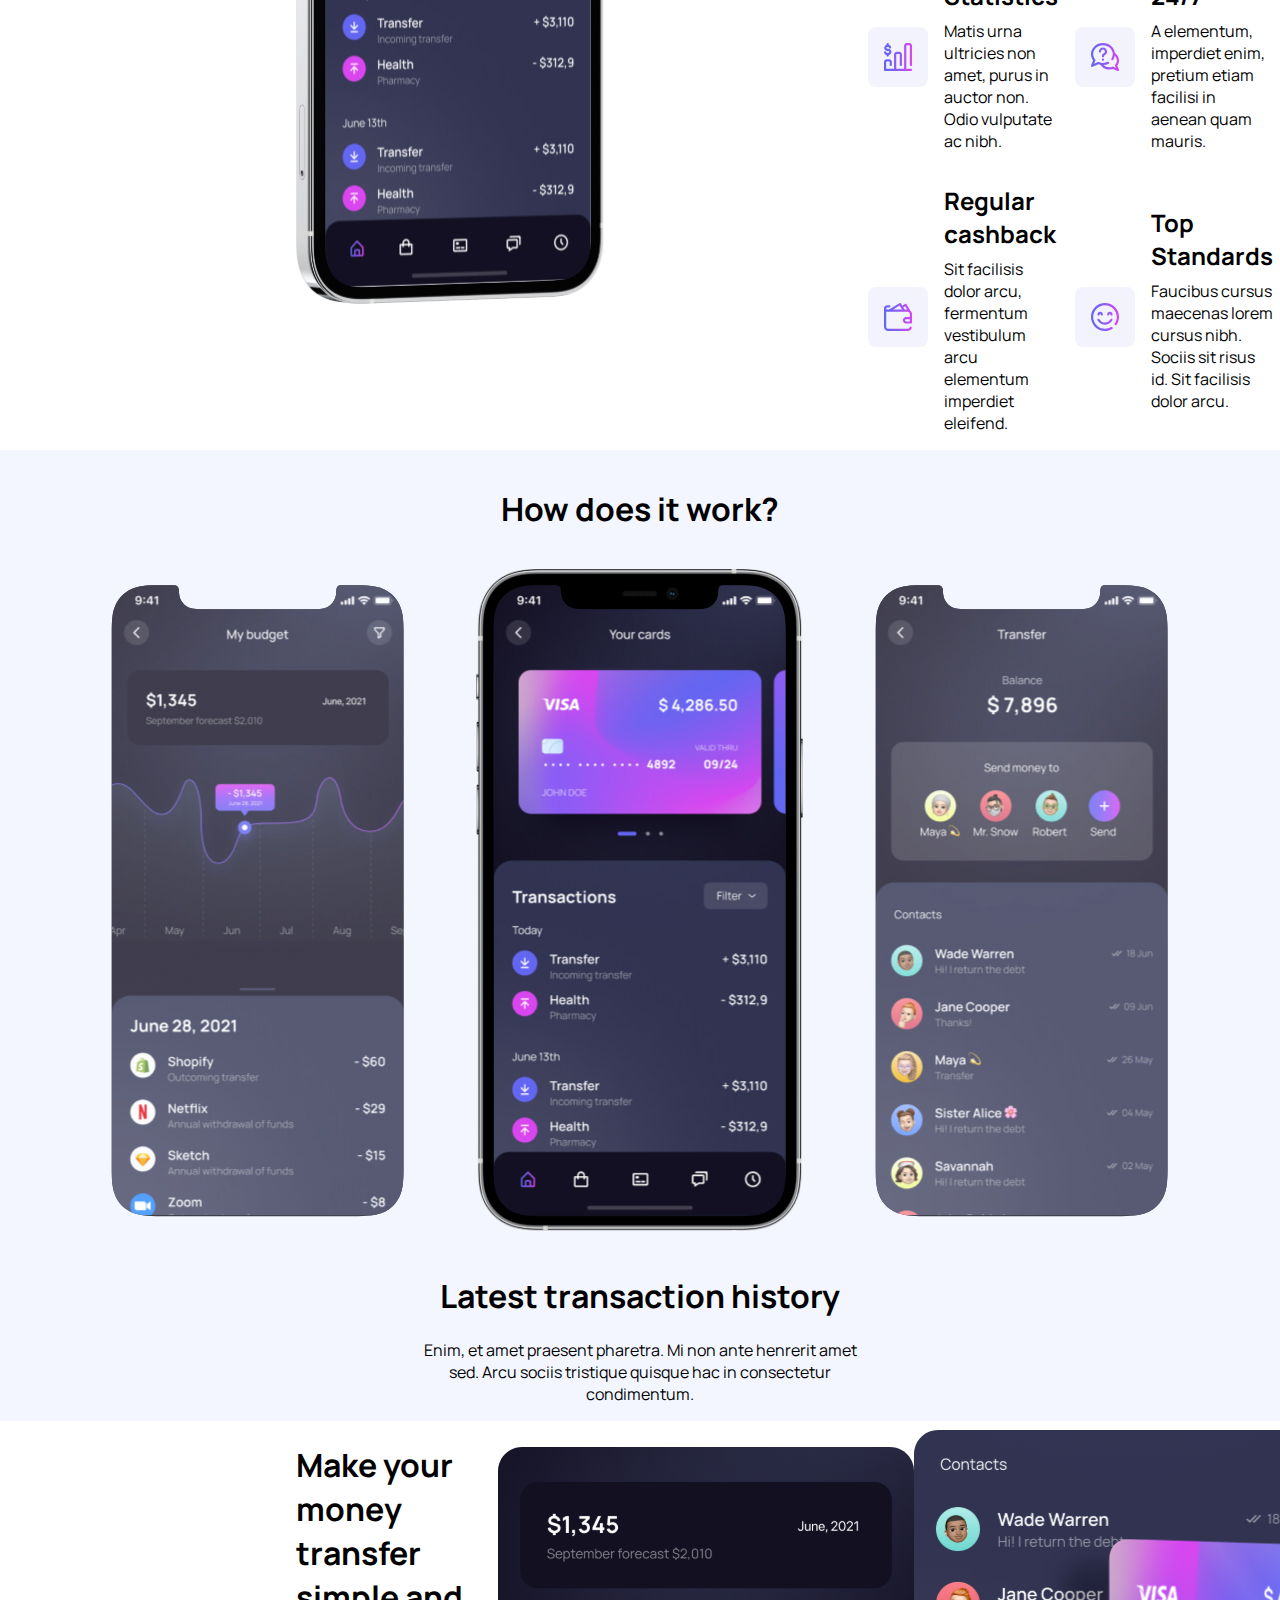
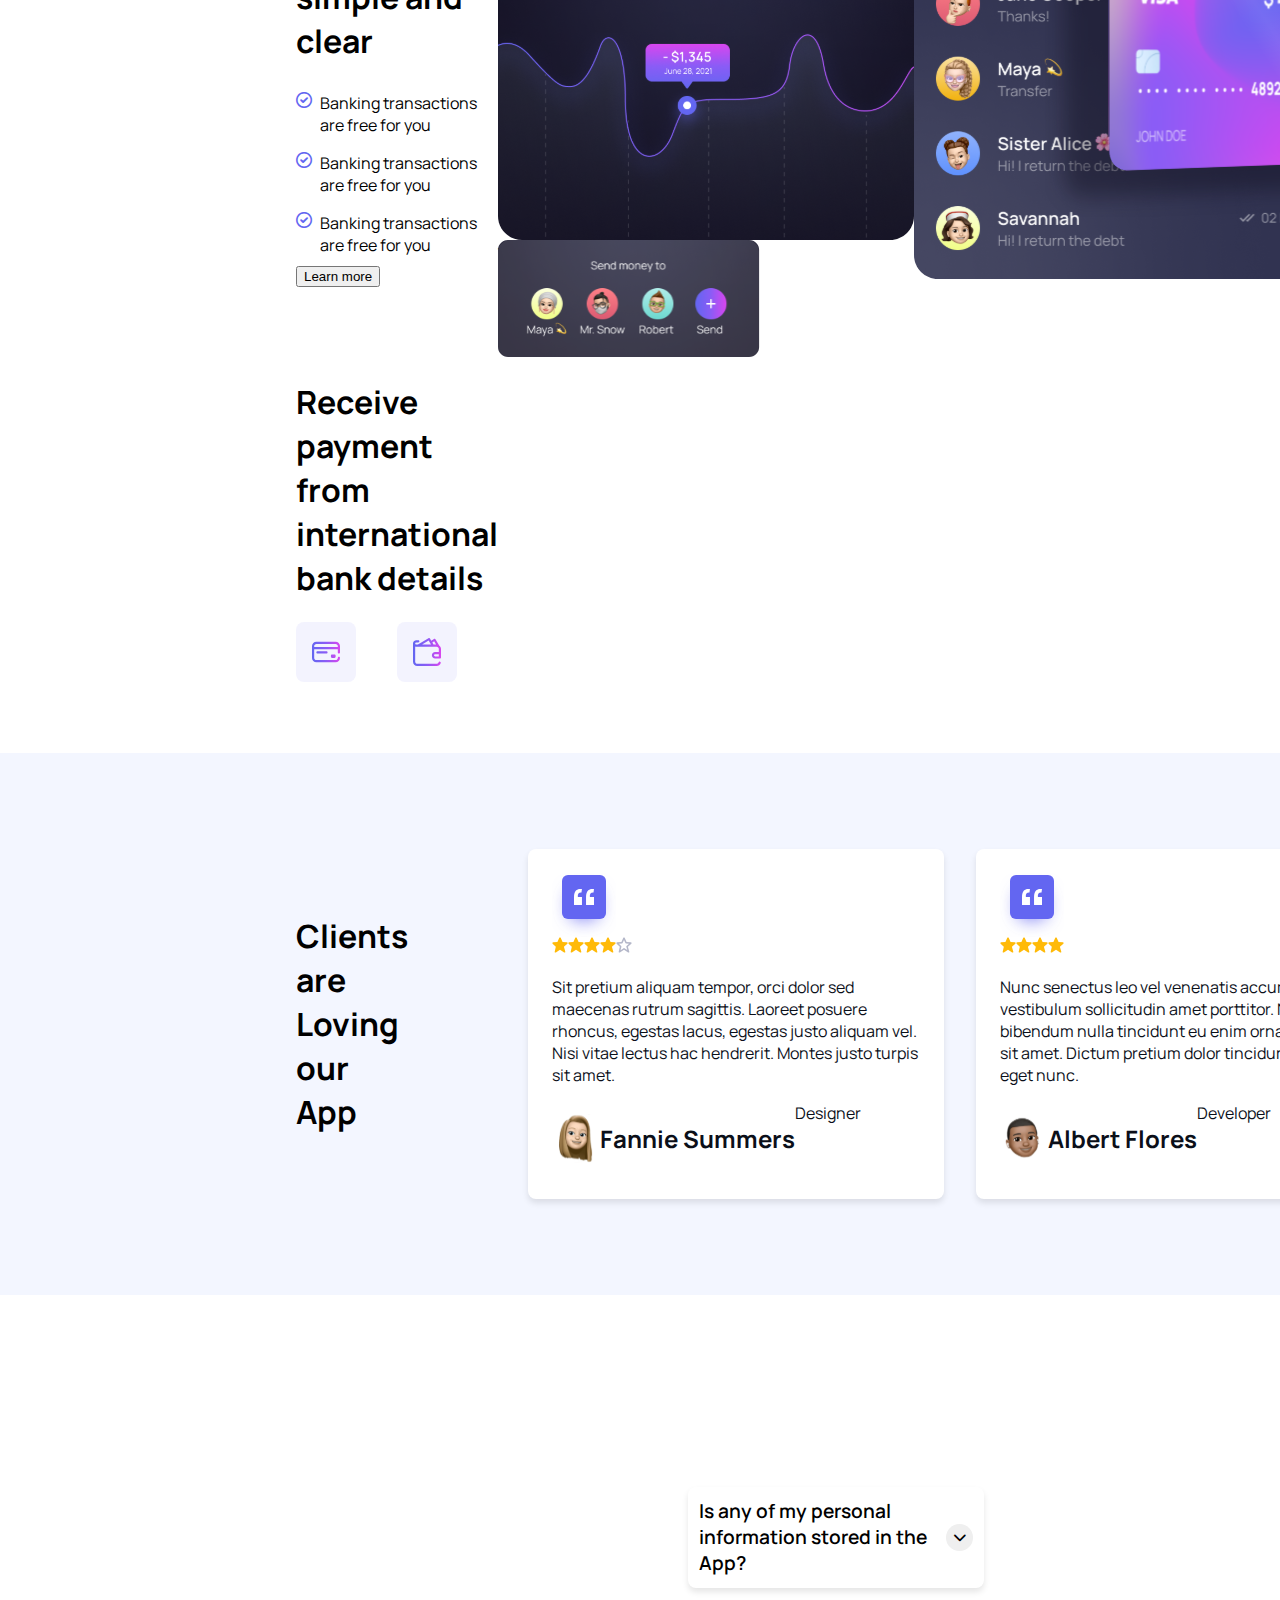
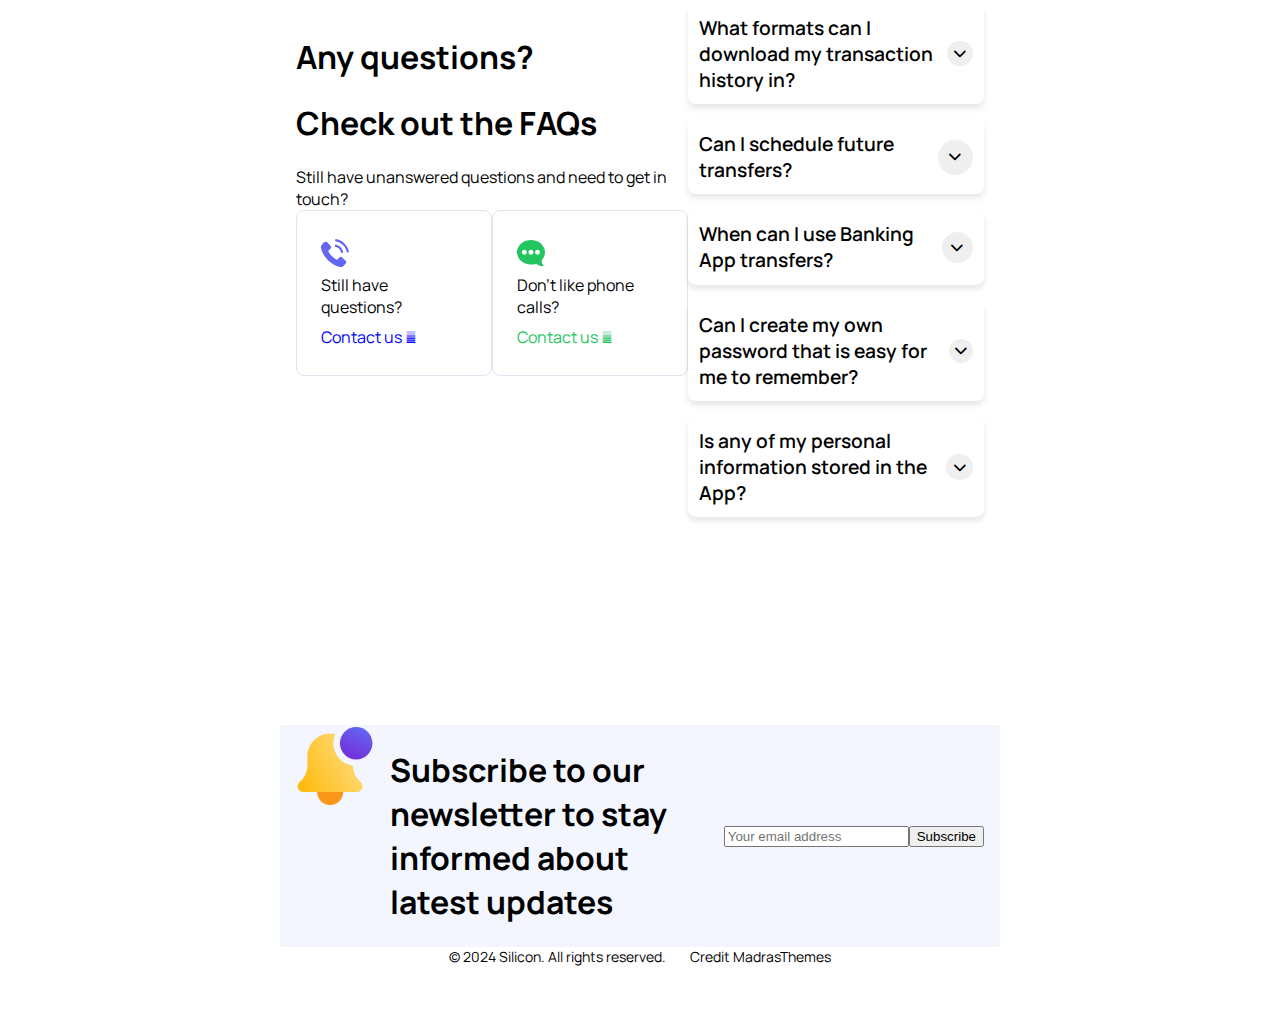
==== commit 2b41a8b4: "testar igen" ====
--- a/index.html
+++ b/index.html
@@ -52,7 +52,8 @@
                     <div class="header-storeText">
                         <h1>Manage all your</h1>
                         <h1>Money in one app</h1>
-                        <p>textextext</p>
+                        <p>We offer you a new generation of the mobile banking.</p>
+                        <p>Save, spend & manage money in your pocket</p>
                     </div>
                     
                 <div class="storebox">
@@ -70,6 +71,13 @@
                         </div>
                     </button>
                 </div>
+                <div class="storeBtn">
+                    <button class="btn-round" id="storeBtn">
+                        <i class="fa-solid fa-chevron-down"></i>
+                    </button>
+                    <p>Discover more</p>
+                </div>
+                
             </div> 
             <div>
             <div class="container headerphones">
@@ -182,10 +190,24 @@
 </div>
 
 <div class="container featurescont">
-    <div class="featurescont">
-        <h1>Make your money</h1>
-        <h1>transfer simple and clear</h1>
+    <div class="featurescontText">
+        <h1>Make your money
+        transfer simple and clear</h1>
+
+        <div class="featurescontChecks"> 
+            <i class="fa-regular fa-circle-check"></i> <p>Banking transactions are free for you</p>
+        </div>       
+
+        <div class="featurescontChecks"> 
+            <i class="fa-regular fa-circle-check" class="check"></i> <p>Banking transactions are free for you</p>
+        </div>
+
+        <div class="featurescontChecks"> 
+            <i class="fa-regular fa-circle-check" class="check"></i> <p>Banking transactions are free for you</p>
+        </div>
         
+        <button>Learn more</button>
+    
     </div>        
         
     <div>
@@ -193,14 +215,21 @@
         <img src="images/Features DOS/innersmall.svg" alt="" class="featurescont-innersmalloverlay">
         test2
     </div>
+
     <div>
         <img src="images/Features DOS/inner2big.svg" class="featurescont-inner2bigbackground">
         <img src="images/Features DOS/card.svg" class="featurescont-cardoverlay">
     </div>
     <div class="featurescont-icontext">
         <h1>Receive payment from international bank details</h1>
-        <img src="images/Features DOS/iconbox1.svg" class="featurescont-iconbox1">
-        <img src="images/Features DOS/iconbox2.svg" class="featurescont-iconbox2">
+        <div class="featurescont-iconbox">
+            <img src="images/Features DOS/iconbox1.svg" class="featurescont-iconbox1"> 
+            <img src="images/Features DOS/iconbox2.svg" class="featurescont-iconbox2">
+            <!-- <p>test</p> -->
+        </div>
+        <div class="featurescont-iconbox">
+            <!-- <p>Test</p> -->
+        </div>
     </div>  
 </div>
 
@@ -272,54 +301,118 @@
         </div>
 
     </div>
-    <div class="accordion-container">
-        <button class="accordion">is any of my personal information stored in the App?</button>
-        <div class="panel">
-            <p>lorem ipsum...</p>
-        </div>
-        <button class="accordion">What formats can i download my transaction history in?</button>
-        <div class="panel">
-            <p>lorem ipsum...</p>
-        </div>
-        <button class="accordion">Can i schedule future transfers?</button>
-        <div class="panel">
-            <p>lorem ipsum...</p>
-        </div>
-        <button class="accordion">When can I use Banking App services?</button>
-        <div class="panel">
-            <p>lorem ipsum...</p>
-        </div>
-        <button class="accordion">Can i create my own password that is easy for me to remember?</button>
-        <div class="panel">
-            <p>lorem ipsum...</p>
-        </div>
-        <button class="accordion">What happens if I forget or lose my password?</button>
-        <div class="panel">
-            <p>lorem ipsum...</p>
-        </div>
-    </div>
-</div>
-<div class="container subscribe">
-    <div class="belltext">
-       <div><img src="images/Subscribe/Bell.svg" alt=""></div> 
-       <h1>Subscribe to our newsletter to stay informed about latest updates</h1>
-    </div>
-    <div class="subscribebox">
-        <input type="email" placeholder="Your email address">
-        <button class="subscribebutton">Subscribe</button>
-    </div>
-</div>
-
-    </main>
+    <div class="accordion-faq">
+
+        <div class="faq-card">
+            <div class="question">
+                <p>Is any of my personal information stored in the App?</p>
+                <button class="btn-round">
+                    <i class="fa-solid fa-chevron-down"></i>
+                </button>
+                </div>
+                <div class="answer">
+                    <div class="expandable">
+                        Lorem ipsum, dolor sit amet consectetur adipisicing elit. Quaerat, similique inventore atque odio repellat eligendi ea vel culpa id minima vitae, libero ut corporis repellendus dicta? Cumque odit ut voluptatum?
+                    </div>
+                </div>
+            </div>
+        
+            <div class="faq-card">
+                
+                <div class="question">
+                    <p>What formats can I download my transaction history in?</p>
+                    <button class="btn-round">
+                        <i class="fa-solid fa-chevron-down"></i>
+                    </button>
+                </div>
+                <div class="answer">
+                    <div class="expandable">
+                        Lorem ipsum, dolor sit amet consectetur adipisicing elit. Quaerat, similique inventore atque odio repellat eligendi ea vel culpa id minima vitae, libero ut corporis repellendus dicta? Cumque odit ut voluptatum?
+                    </div>
+                </div>
+            </div>
+            <div class="faq-card">
+                
+                <div class="question">
+                    <p>Can I schedule future transfers?</p>
+                    <button class="btn-round">
+                        <i class="fa-solid fa-chevron-down"></i>
+                    </button>
+                </div>
+                <div class="answer">
+                    <div class="expandable">
+                        Lorem ipsum, dolor sit amet consectetur adipisicing elit. Quaerat, similique inventore atque odio repellat eligendi ea vel culpa id minima vitae, libero ut corporis repellendus dicta? Cumque odit ut voluptatum?
+                    </div>
+                </div>
+            </div>
+           
+            <div class="faq-card">
+
+                <div class="question">
+                    <p>When can I use Banking App transfers?</p>
+                    <button class="btn-round">
+                        <i class="fa-solid fa-chevron-down"></i>
+                    </button>
+                </div>
+                <div class="answer">
+                    <div class="expandable">
+                    Lorem ipsum, dolor sit amet consectetur adipisicing elit. Quaerat, similique inventore atque odio repellat eligendi ea vel culpa id minima vitae, libero ut corporis repellendus dicta? Cumque odit ut voluptatum?
+                    </div>
+                </div>
+            </div>
+            <div class="faq-card">
+
+                <div class="question">
+                    <p>Can I create my own password that is easy for me to remember?</p>
+                    <button class="btn-round">
+                        <i class="fa-solid fa-chevron-down"></i>
+                    </button>
+                </div>
+                <div class="answer">
+                    <div class="expandable">
+                    Lorem ipsum, dolor sit amet consectetur adipisicing elit. Quaerat, similique inventore atque odio repellat eligendi ea vel culpa id minima vitae, libero ut corporis repellendus dicta? Cumque odit ut voluptatum?
+                    </div>
+                </div>
+            </div>
+            <div class="faq-card">
+
+                <div class="question">
+                    <p>Is any of my personal information stored in the App?</p>
+                    <button class="btn-round">
+                        <i class="fa-solid fa-chevron-down"></i>
+                    </button>
+                </div>
+                <div class="answer">
+                    <div class="expandable">
+                    Lorem ipsum, dolor sit amet consectetur adipisicing elit. Quaerat, similique inventore atque odio repellat eligendi ea vel culpa id minima vitae, libero ut corporis repellendus dicta? Cumque odit ut voluptatum?
+                    </div>
+                </div>
+            </div>
+        </div>
+    </div>
+    
+    <div class="container subscribe">
+        <div class="belltext">
+           <div><img src="images/Subscribe/Bell.svg" alt=""></div> 
+           <h1>Subscribe to our newsletter to stay informed about latest updates</h1>
+        </div>
+        <div class="subscribebox">
+            <input type="email" placeholder="Your email address">
+            <button class="subscribebutton">Subscribe</button>
+        </div>
+    </div>
     
     <footer>
         <div class="container">
             <p class="copyright">© 2024 Silicon. All rights reserved.</p>
             <p class="credit" >Credit MadrasThemes</p>
         </div>
-
+        
     </footer>
 </div>
+</main>
+    
+<!-- </div> -->
 <script src="script.js"></script>
 </body>
 </html>
--- a/styles.css
+++ b/styles.css
@@ -93,6 +93,21 @@
     justify-content: space-between; /* Space out the image and text */
 }
 
+.storeBtn {
+    display: flex;
+    justify-content: left;
+    align-items: center;
+    padding-bottom: 10rem;
+    p {
+        margin-left: 1rem;
+    }
+}
+
+#storeBtn {
+    
+    background-color: white;
+ }
+
 .btn-icon {
     height: 100%;
     margin-right: 10px; /* Space between image and text */
@@ -364,12 +379,26 @@
 }
 
 .featurescont {
-    display: grid;
+display: grid;
 grid-template-columns: repeat(2, 1fr);
 grid-template-rows: repeat(2, 1fr);
 grid-column-gap: 0px;
 grid-row-gap: 0px;
 }
+
+.featurescontChecks {
+    display: flex;
+    
+    padding-top: .5rem;
+    padding-bottom: .5rem;
+    p {
+        margin-left: .5rem;
+    }
+}
+
+.fa-circle-check{
+ color: var(--clr-primary);
+ }
 
 .headerphones {
     display: flex;
@@ -418,14 +447,18 @@
 }
 
 .featurescont.icontext {
-    display: flex;
-}
-
-.featurescont-iconbox1 {
-
-}
-
-.featurescont-iconbox2 {
+    display: grid;
+}
+
+.featurescont-iconbox {
+    display: grid;
+    grid-template-columns: repeat(2, 1fr);
+    grid-template-rows: 1fr;
+    grid-column-gap: 0px;
+    grid-row-gap: 0px;
+}
+
+.featurescont-iconboxText {
 
 }
 
@@ -559,7 +592,7 @@
     grid-template-rows: repeat(2, 1fr);
     grid-column-gap: 0px;
     grid-row-gap: 0px;
-    
+
 }
 
 .faqtext {
@@ -574,8 +607,11 @@
 }
 
 .faqbox {
-    border-color: hotpink;
     border: 1px solid;
+    border-color: var(--clr-gray-300);
+
+    background-color: white;
+
     border-radius: 8px; /* Set button border radius */
     padding: 24px 24px; /* Set button padding */
     display: grid; /* Set button display to flex */
@@ -584,9 +620,6 @@
     text-decoration: none; /* Remove underline from button */
     height: 166px;
     width: 196px;
-    
-
-
 }
 
 .blue-text {
@@ -625,11 +658,12 @@
 
 }
 
-footer {
+.footer {
     font-size: 14px;
     padding-top: 1rem;
     padding-bottom: 1rem;
     color: var(--clr-gray-600);
+    background-color: var(--clr-gray-100);
 
     .container{
         display: flex;
@@ -703,11 +737,95 @@
 
 } 
 
-/* JavaSvript för accordion START: */
+
+
+/* NEW ACCORDION START */
+
+.accordion-faq {
+    background-color: #fff;
+    max-width: 570px;
+    margin: 5rem auto;
+    border-radius: .5rem;
+    /* box-shadow:  4px 4px 8px #00000033; */
+    
+
+}
+
+.question {
+    display: flex;
+    justify-content: space-between;
+    align-items: center;
+    padding: .7rem;
+    cursor: pointer;
+
+    p {
+        font-size: 1.2rem;
+        font-weight: 600;
+    }
+}
+
+.btn-round {
+    background-color: var();
+    border: 0;
+    width: 40px;
+    aspect-ratio: 1;
+    border-radius: 50%;
+    display: grid;
+    place-items: center;
+    cursor: pointer;
+    transition: all 300ms;
+}
+
+/* .question:hover .btn-round {
+    background-color: hsl(225, 100%, 95%);
+} */
+
+.answer {
+    padding : .7rem;
+    display: grid;
+    grid-template-rows: 0fr;
+    overflow: hidden;
+    
+    transition: grid-template-rows 300ms;
+    padding: 0 .7rem;
+}
+
+.open .answer {
+    /* display: block; */
+    height: 100px;
+    grid-template-rows: 1fr;
+    
+}
+
+.expandable {
+    min-height: 0px;
+}
+
+.open .btn-round {
+    background-color: #6366f1;
+    transform: rotate(180deg);
+}
+
+.faq-card {
+    border-color: var(--clr-gray-300);
+    box-shadow: 0 4px 6px rgba(0, 0, 0, 0.1);
+  
+    background-color: white;
+    border-radius: 8px;
+    margin-bottom: 1rem;
+    overflow: hidden;
+}
+/* 
+.faq-card.open .btn-round {
+    background-color: #6366f1;
+    transform: rotate(180deg);
+} */
+
+/* NEW ACCORDION END */
 
 /* GAMLA ACCORDION START */
 
- .accordion-container {
+ /* .accordion-container {
     display: flex;
     flex-direction: column; 
     gap: 1rem; 
@@ -771,7 +889,7 @@
     background-color: white; 
     overflow: hidden; 
     border: 1px solid #d4d7e5;
-} 
+}  */
 
 /* GAMLA ACCORDION SLUT */
 
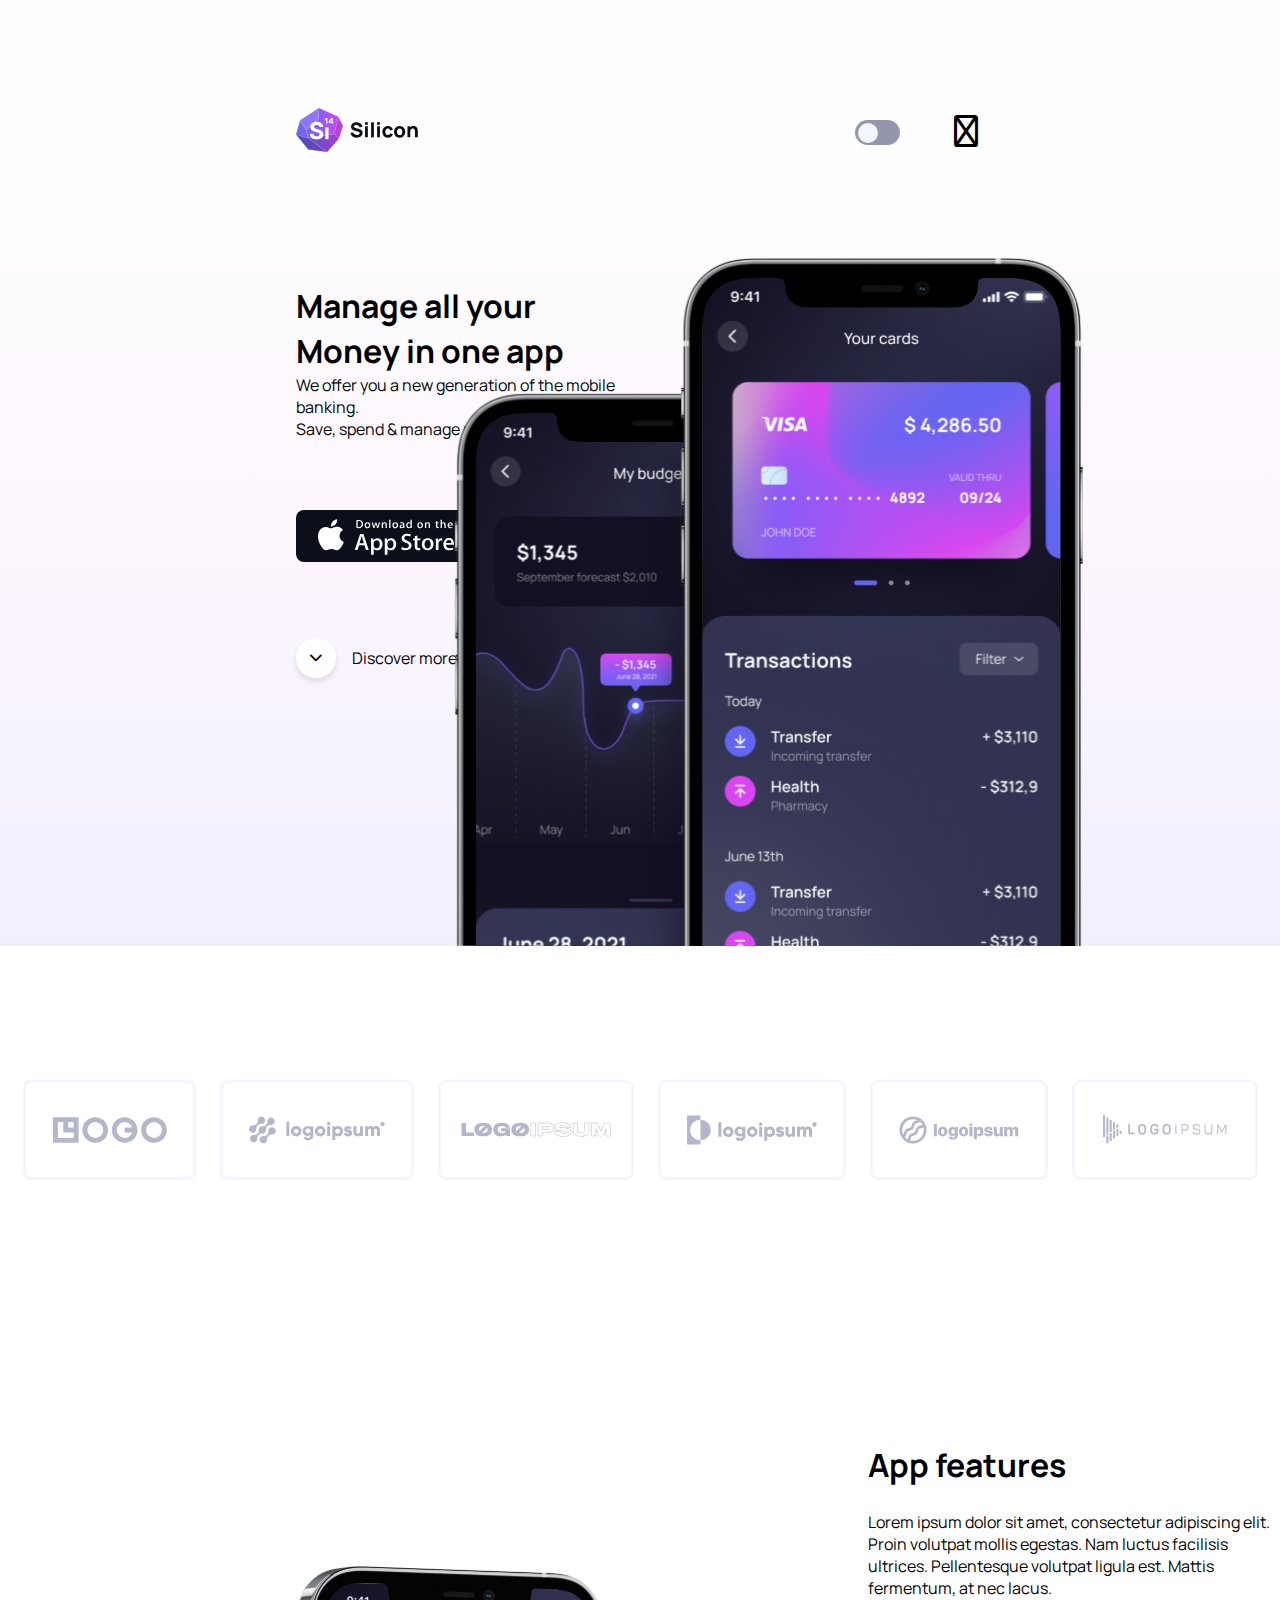
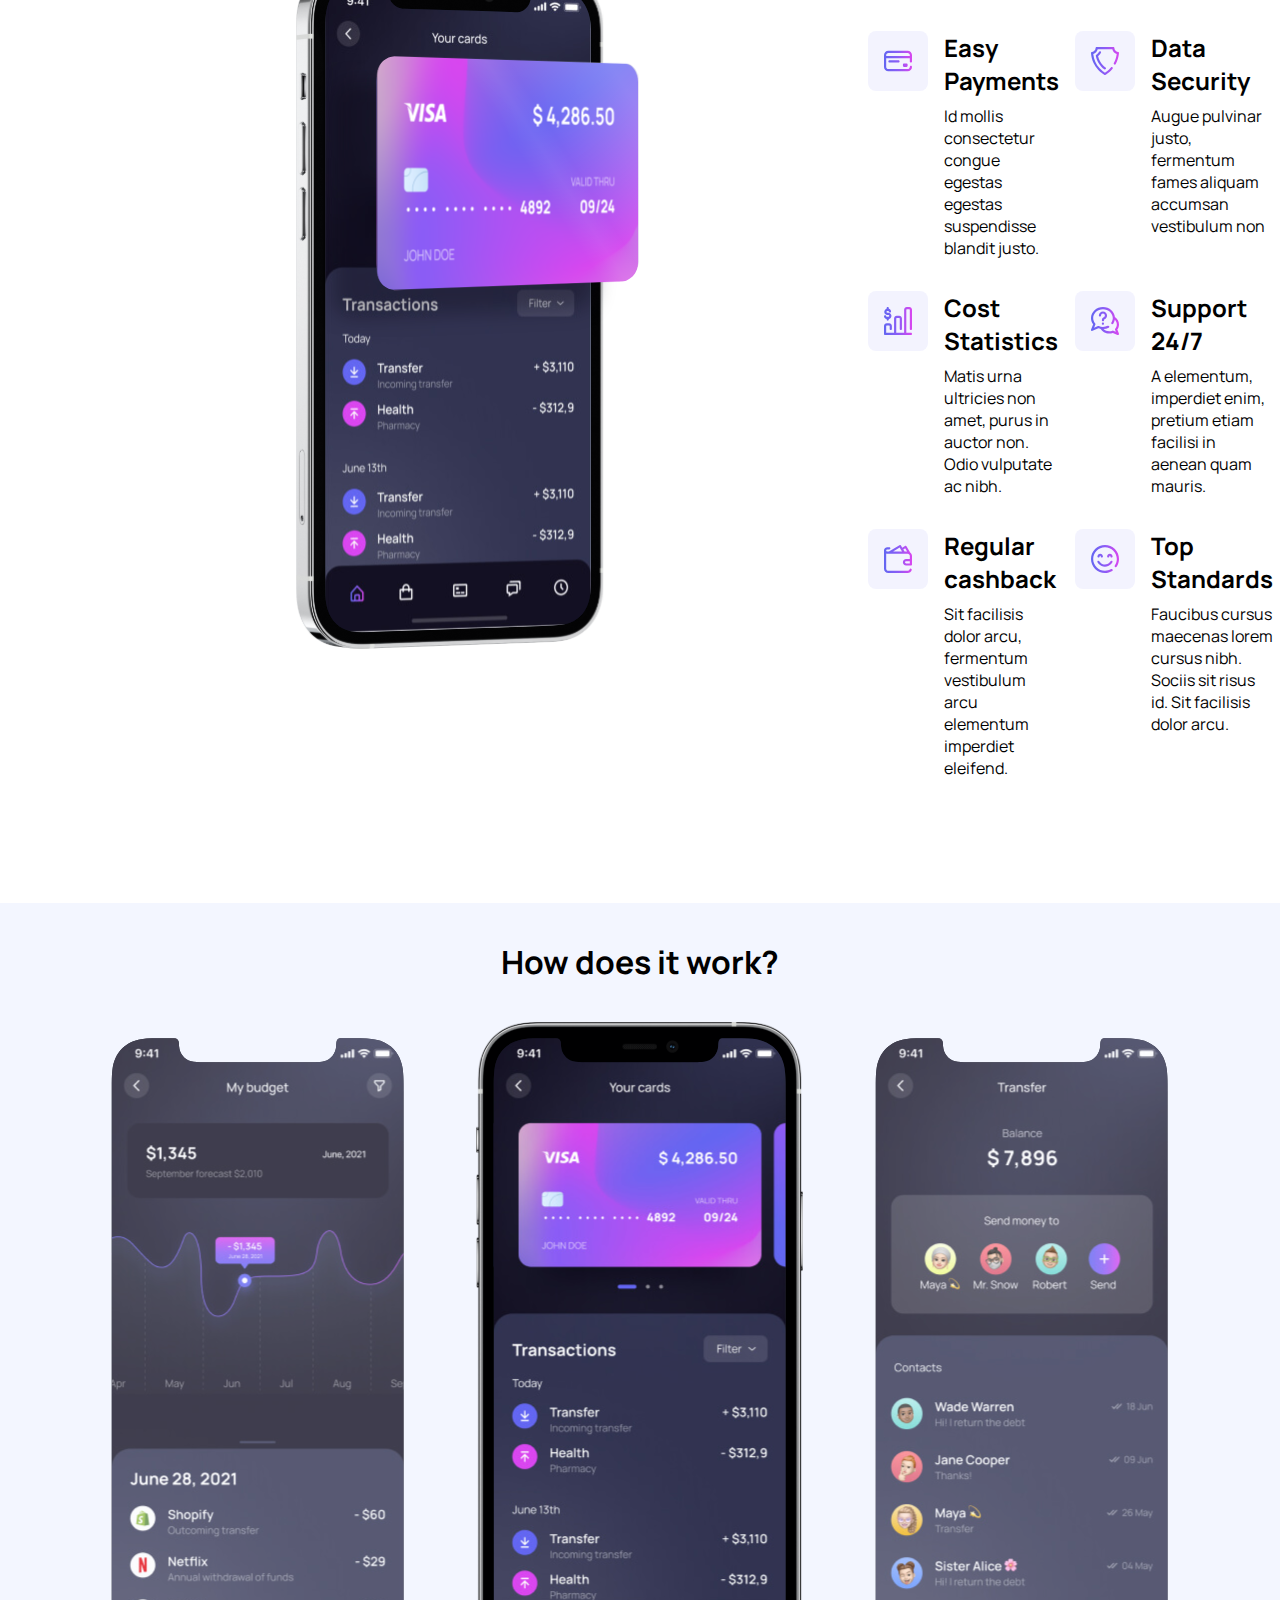
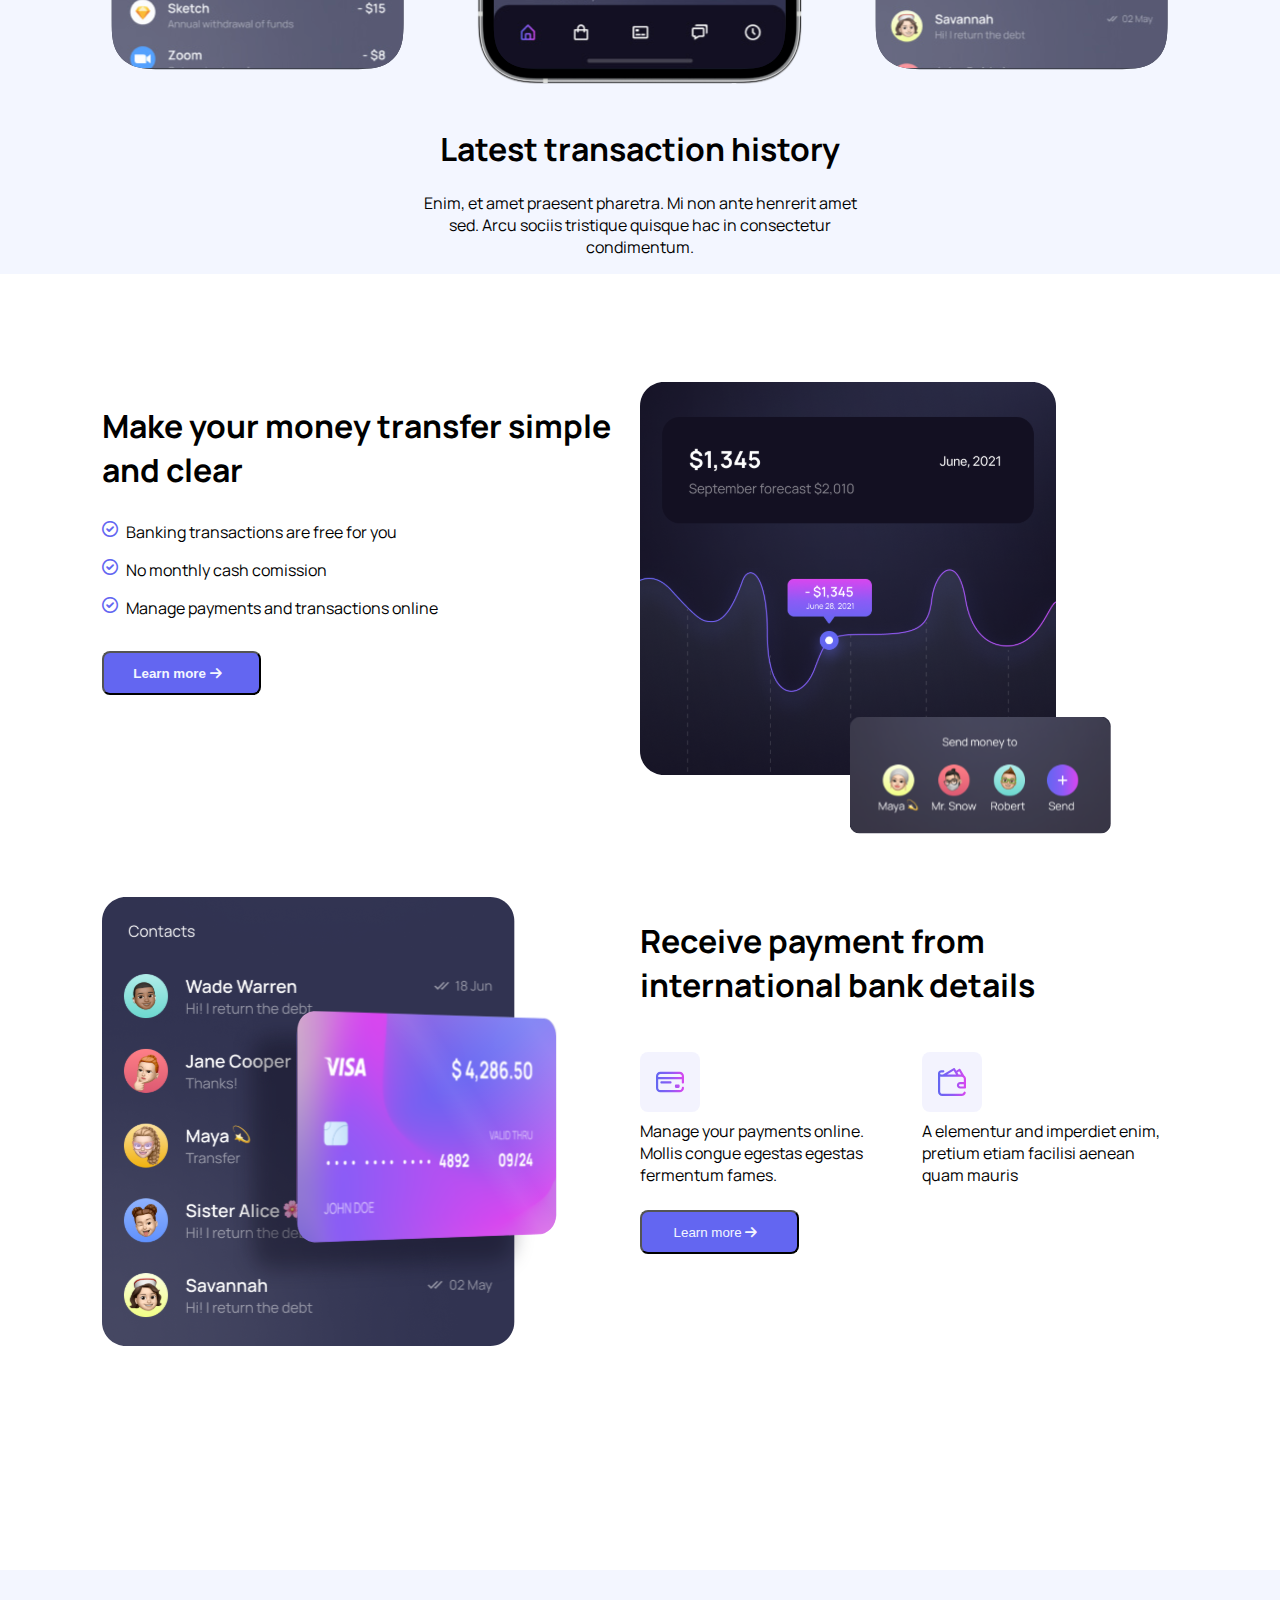
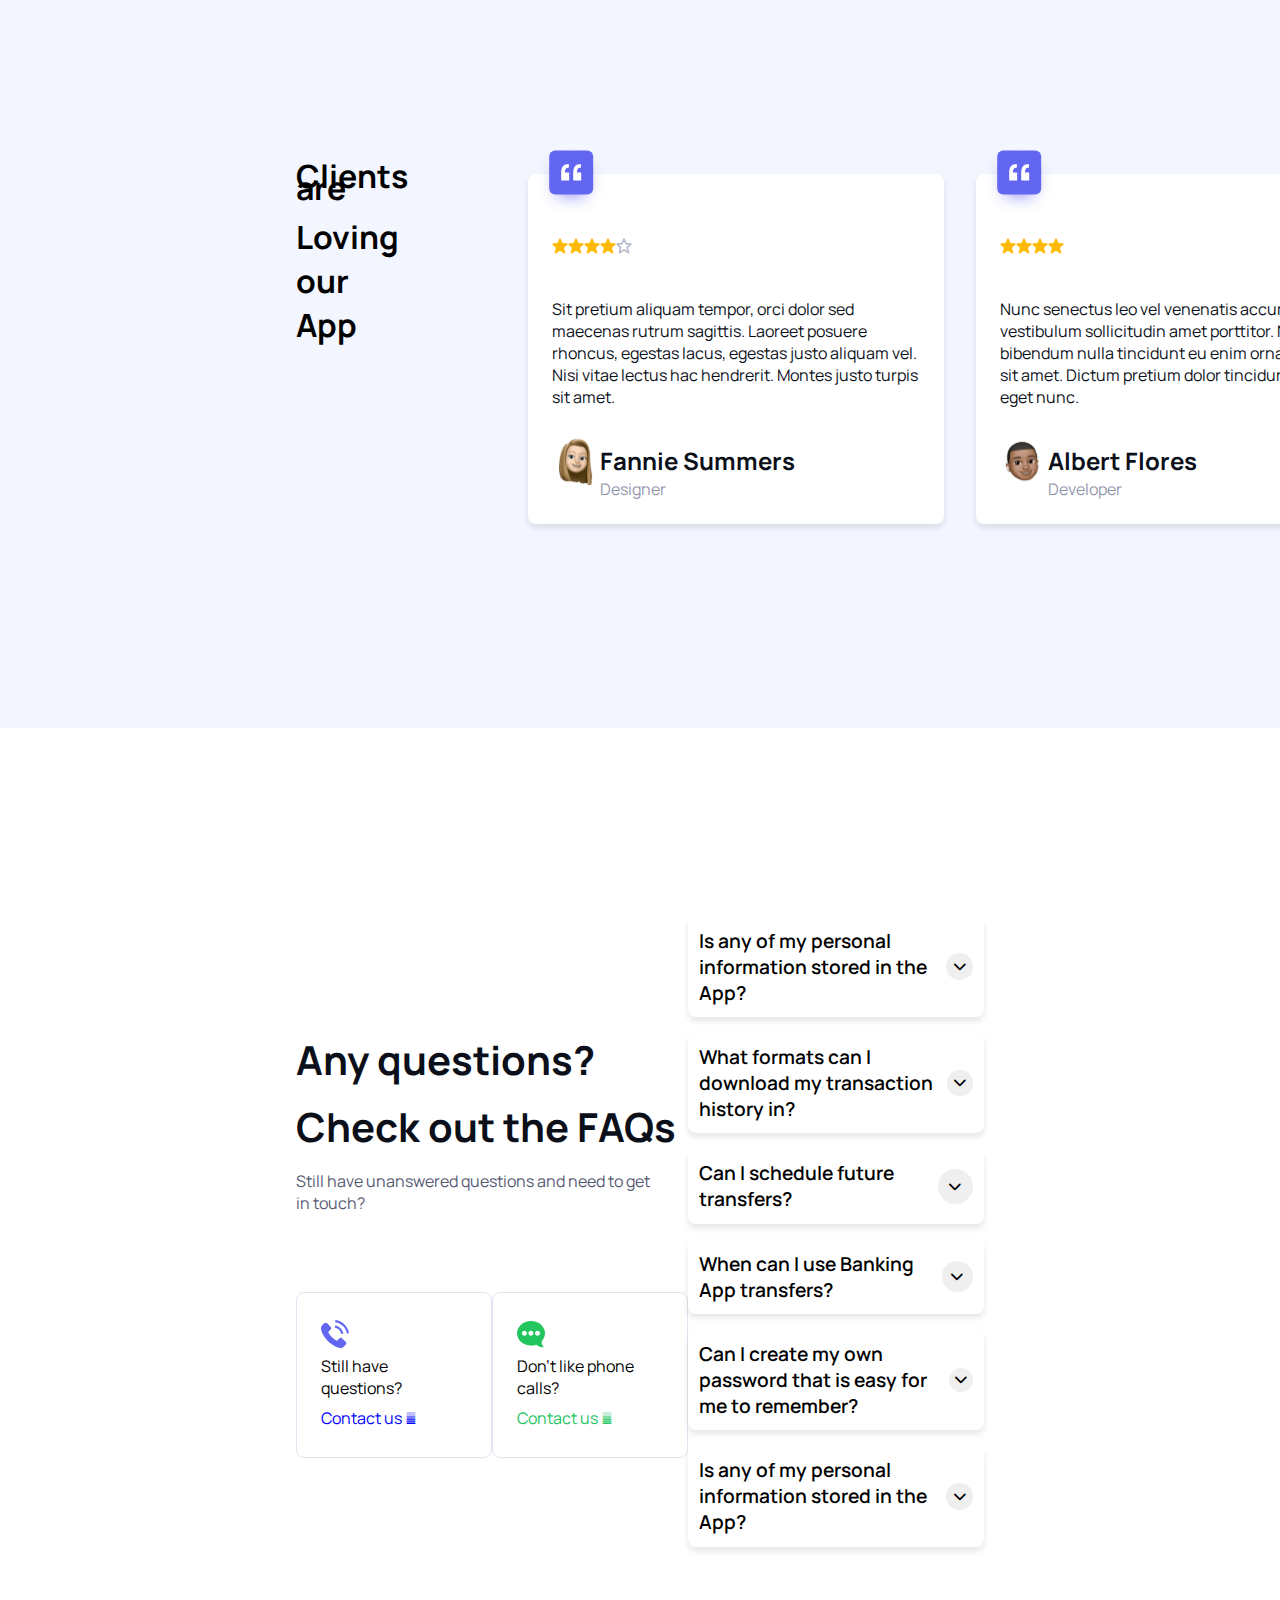
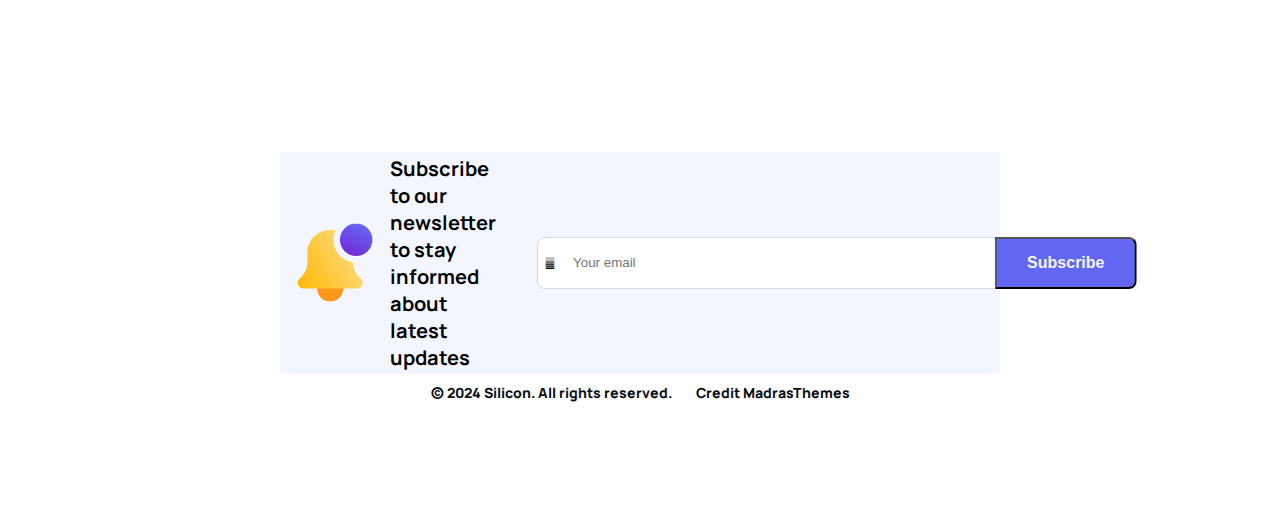
==== commit d660bd2a: "Refaktorering av kod." ====
--- a/index.html
+++ b/index.html
@@ -15,38 +15,38 @@
     <div class="wrapper">
         <!-- BG COLOR START  -->
 <div class="bg-color"> 
-<header>
-        <div class="container">
-            <a id="logo" href=index.html><img src="images/Navbar/logotype.svg" alt="Silicon Logotype"></a>
-            
-            <nav id="main-menu" class="navbar">
-                <a class="nav-link" href="#">Features</a>
-            </nav>
-
-            
-
-            <div id="darkmode-toggle-switch" class="btn-toggle-switch">
-                <span class="label">Dark mode</span>
-                <label for="darkmode-switch" class="toggle-switch">
-                    <input id="darkmode-switch" type="checkbox">
-                    <span class="slider round"></span>
-                </label>
-            </div>
-
-            <a id="auth-signin" href="#" class="btn-primary">
-                <i class="fa-thin fa-user-large"></i>
-                <span>Sign in/up</span>
-            </a>
-            
-            <button class="btn-mobile">
-                <i class="fa-regular fa-bars"></i>
-            </button>
-            
-        </div>
-    </header>
-    
+    
+    <header>
+            <div class="container">
+                <a id="logo" href=index.html><img src="images/Navbar/logotype.svg" alt="Silicon Logotype"></a>
+                
+                <nav id="main-menu" class="navbar">
+                    <a class="nav-link" href="#">Features</a>
+                </nav>
+    
+                
+    
+                <div id="darkmode-toggle-switch" class="btn-toggle-switch">
+                    <span class="label">Dark mode</span>
+                    <label for="darkmode-switch" class="toggle-switch">
+                        <input id="darkmode-switch" type="checkbox">
+                        <span class="slider round"></span>
+                    </label>
+                </div>
+    
+                <a id="auth-signin" href="#" class="btn-primary">
+                    <i class="fa-thin fa-user-large"></i>
+                    <span>Sign in/up</span>
+                </a>
+                
+                <button class="btn-mobile">
+                    <i class="fa-regular fa-bars"></i>
+                </button>
+                
+            </div>
+        </header>
     <main>
-        <div class="container">
+        <div class="container header-container">
             <div class="header">
                 <div class="header-left">
                     <div class="header-storeText">
@@ -57,19 +57,14 @@
                     </div>
                     
                 <div class="storebox">
-                    <button class="btn-store">
-                        <img src="images/Header/Applelogo.svg" alt="">
-                        <p class="Appleupper">Download on the</p>
-                        <p class="Appledowner">App Store</p>
-                    </button>
-                    <button class="btn-store">
-                        <img src="images/Header/Googlelogo.svg" alt="icon" class="btn-icon">
-                        
-                        <div class="btn-text">
-                            <span class="line1">Get it on</span>
-                            <span class="line2">Google play</span>
-                        </div>
-                    </button>
+                    
+                        <a href="https://apple.com/se/app-store/" target="_blank" aria-label="Länk till App Store">
+                            <img src="images/Header/appstoreBtn.svg" alt="Ladda ner från App Store">
+                        </a>
+
+                        <a href="https://play.google.com" target="_blank" aria-label="Länk till Google Play">
+                            <img src="images/Header/googleplayBtn.svg" alt="Ladda ner från Google Play">
+                        </a>
                 </div>
                 <div class="storeBtn">
                     <button class="btn-round" id="storeBtn">
@@ -80,7 +75,7 @@
                 
             </div> 
             <div>
-            <div class="container headerphones">
+            <div class="headerphones">
                 <div class="image-container">
                     <img src="images/Header/iPhone 12 Pro background.svg" alt="iPhone12pro" class="headerbackground">
                     <img src="images/Header/iPhone 12 Pro.svg" alt="iPhone12pro" class="headeroverlay">
@@ -171,7 +166,7 @@
         </div>
     </div>
 <div class="bg-color2">
-<div class="slider">
+<div class="slider2">
     <div class="slidertext">
     <h1>How does it work?</h1>
     </div>
@@ -189,8 +184,8 @@
 </div>
 </div>
 
-<div class="container featurescont">
-    <div class="featurescontText">
+<div class="featurescont">
+    <div class="featurescont-top-left">
         <h1>Make your money
         transfer simple and clear</h1>
 
@@ -199,37 +194,47 @@
         </div>       
 
         <div class="featurescontChecks"> 
-            <i class="fa-regular fa-circle-check" class="check"></i> <p>Banking transactions are free for you</p>
+            <i class="fa-regular fa-circle-check" class="check"></i> <p>No monthly cash comission</p>
         </div>
 
         <div class="featurescontChecks"> 
-            <i class="fa-regular fa-circle-check" class="check"></i> <p>Banking transactions are free for you</p>
+            <i class="fa-regular fa-circle-check" class="check"></i> <p>Manage payments and transactions online</p>
         </div>
         
-        <button>Learn more</button>
+        <button class="btn-primary" id="featurescontBtn" > <span>Learn more <i class="fa-solid fa-arrow-right"></i></span> </button>
     
     </div>        
         
-    <div>
+    <div class="featurescont-top-right">
         <img src="images/Features DOS/innerbig.svg" alt="" class="featurescont-innerbigbackground">
         <img src="images/Features DOS/innersmall.svg" alt="" class="featurescont-innersmalloverlay">
-        test2
-    </div>
-
-    <div>
+        
+    </div>
+
+    <div class="featurescont-bottom-left">
         <img src="images/Features DOS/inner2big.svg" class="featurescont-inner2bigbackground">
         <img src="images/Features DOS/card.svg" class="featurescont-cardoverlay">
     </div>
-    <div class="featurescont-icontext">
+    
+    
+    <div class="featurescont-bottom-right">
         <h1>Receive payment from international bank details</h1>
+        <div class="icon-container">
+            <div class="icon-item">
+                <img src="images/Features DOS/iconbox1.svg" class="featurescont-iconbox1">
+                <p>Manage your payments online. Mollis congue egestas egestas fermentum fames.</p>
+
+            </div>
+            <div class="icon-item">
+                <img src="images/Features DOS/iconbox2.svg" class="featurescont-iconbox2">
+                <p>A elementur and imperdiet enim, pretium etiam facilisi aenean quam mauris</p>
+            </div>
+        </div>
         <div class="featurescont-iconbox">
-            <img src="images/Features DOS/iconbox1.svg" class="featurescont-iconbox1"> 
-            <img src="images/Features DOS/iconbox2.svg" class="featurescont-iconbox2">
-            <!-- <p>test</p> -->
-        </div>
-        <div class="featurescont-iconbox">
-            <!-- <p>Test</p> -->
-        </div>
+        </div>
+            <button class="btn-primary" id="btn2-featurescont"><span>Learn more <i class="fa-solid fa-arrow-right"></i></span></button>
+            
+
     </div>  
 </div>
 
@@ -237,11 +242,12 @@
 
     <div class="container testimonials">
         <div class="testimonialtext">
-            <h1>Clients are Loving our App</h1>
+            <h1>Clients are</h1>
+            <h1>Loving our App</h1>
         </div>
         <div class="testimonialboxes">
         <div class="testimonialbox">
-            <img src="images/Testimonials/quotes.svg" alt="">
+            <img src="images/Testimonials/quotes.svg" class="quote-pic" alt="">
             <div class="scoring">
                 <img src="images/Testimonials/Vectorstarfilled.svg" alt="">
                 <img src="images/Testimonials/Vectorstarfilled.svg" alt="">
@@ -252,15 +258,17 @@
             <p>Sit pretium aliquam tempor, orci dolor sed maecenas rutrum sagittis. Laoreet posuere rhoncus, egestas lacus, egestas justo aliquam vel. Nisi vitae lectus hac hendrerit. Montes justo turpis sit amet.</p>
             <div class="testimonialperson">
             <img src="images/Testimonials/Fannie.svg" alt="">
-            <h2>Fannie Summers</h2>
-            <p>Designer</p>
+            <div class="testimonialbox-text">
+                <h2>Fannie Summers</h2>
+                <p>Designer</p>
+            </div>
             
         </div>
             
         </div>
         <div class="testimonialbox">
             
-            <img src="images/Testimonials/quotes.svg" alt="">
+            <img src="images/Testimonials/quotes.svg" class="quote-pic" alt="">
             
             <div class="scoring">
                 <img src="images/Testimonials/Vectorstarfilled.svg" alt="">
@@ -271,14 +279,16 @@
             </div>
             <p>Nunc senectus leo vel venenatis accumsan vestibulum sollicitudin amet porttitor. Nisl bibendum nulla tincidunt eu enim ornare dictumst sit amet. Dictum pretium dolor tincidunt egestas eget nunc.</p>
             <div class="testimonialperson">
-            <img src="images/Testimonials/Albert.svg" alt="">
-            <h2>Albert Flores</h2>
-            <p>Developer</p>
+                <img src="images/Testimonials/Albert.svg" alt="">
+                <div class="testimonialbox-text">
+                <h2>Albert Flores</h2>
+                <p>Developer</p>
             </div>
         </div>
     </div>    
     </div>
 
+</div>
 </div>
 <div class="container faq">
     <div class="faq-textAboveBoxes">
@@ -393,12 +403,14 @@
     
     <div class="container subscribe">
         <div class="belltext">
-           <div><img src="images/Subscribe/Bell.svg" alt=""></div> 
+           <img src="images/Subscribe/Bell.svg" alt="">
            <h1>Subscribe to our newsletter to stay informed about latest updates</h1>
         </div>
         <div class="subscribebox">
-            <input type="email" placeholder="Your email address">
-            <button class="subscribebutton">Subscribe</button>
+            <span class="email-icon"><i class="fa-light fa-envelope"></i></span>
+            <input type="email" placeholder= "         Your email">
+        </input>
+            <button class="btn-primary" id="subscribebutton">Subscribe</button>
         </div>
     </div>
     
@@ -412,7 +424,7 @@
 </div>
 </main>
     
-<!-- </div> -->
+</div>
 <script src="script.js"></script>
 </body>
 </html>
--- a/styles.css
+++ b/styles.css
@@ -46,223 +46,11 @@
     display: grid; /* Set display to grid */
     grid-template-rows: auto 1fr auto; /* Set grid template rows */
     height: 100vh; /* Set height to 100vh */
-    
-}
-
-.container {
-    width: 100%; /* Set container width to 100% */
-    padding-left: var(--container-padding); 
-    padding-right: var(--container-padding); 
-    margin-left: auto; /* Set margin left to auto */
-    margin-right: auto; /* Set margin right to auto */
-    
-}
-
-a {
-    color: var(--clr-primary); /* Set link color to primary color */
-    text-decoration: none; /* Remove underline from links */
-}
-
-a:hover {
-    color: var(--clr-primary); /* Set link hover color to primary color */
-    text-decoration: underline; /* Underline links on hover */
-}
-
-
-.btn-primary {
-    background-color: var(--clr-primary); /* Set button background color to primary color */
-    color: var(--clr-gray-100);
-    border-radius: 8px; /* Set button border radius */
-    padding: 12px 25px; /* Set button padding */
-    display: flex; /* Set button display to flex */
-    justify-content: center; /* Center button content */
-    align-items: center; /* Center button content */
-    text-decoration: none; /* Remove underline from button */
-}
-
-.btn-store {
-    background-color: var(--clr-gray-900); /* Set button background color to primary color */
-    color: var(--clr-gray-100);
-    border-radius: 8px; /* Set button border radius */
-    padding: 12px 25px; /* Set button padding */
-    display: flex; /* Set button display to flex */
-    align-items: center; /* Center button content vertically */
-    text-decoration: none; /* Remove underline from button */
-    height: 52px;
-    width: 180px;
-    justify-content: space-between; /* Space out the image and text */
-}
-
-.storeBtn {
-    display: flex;
-    justify-content: left;
-    align-items: center;
-    padding-bottom: 10rem;
-    p {
-        margin-left: 1rem;
-    }
-}
-
-#storeBtn {
-    
-    background-color: white;
- }
-
-.btn-icon {
-    height: 100%;
-    margin-right: 10px; /* Space between image and text */
-}
-.btn-text {
-    display: flex;
-    flex-direction: column; /* Stack text lines vertically */
-    align-items: flex-start; /* Align text to the left */
-}
-
-.line1, .line2 {
-    color: var(--clr-gray-100); /* Ensure text color matches button text color */
-}
-
-
-
-
-.btn-primary:hover {
-    background-color: var(--clr-gray-500); /* Set button hover background color */
-    color: var(--clr-gray-100); /* Set button hover text color */
-    text-decoration: none; /* Remove underline from button */
-}
-.btn-primary i {
-    margin-right: 0.5rem; /* Add margin to icon */
-}
-
-.btn-mobile {
-    background-color: transparent; /* Set button background color to transparent */
-    border: none; /* Remove button border */
-    font-size: 2rem; /* Set button font size */
-}
-
-.btn-toggle-switch {
-    display: flex; /* Set button display to flex */
-    align-items: center; /* Center button content */
-    gap: 10px;
-}
-
-.btn-toggle-switch .label {
-display: "none";
-}
-
-.toggle-switch {
-    position: relative; /* Set position to relative */
-    display: inline-block; /* Set display to inline-block */
-    width: 45px; /* Set width to 45px */
-    height: 25px; /* Set height to 25px */
-}
-
-.toggle-switch input {
-    opacity: 0; /* Set input opacity to 0. Makes the original checkbox invisible */ 
-}
-
-.toggle-switch input:checked + .slider {
-    background-color: var(--clr-primary); /* Set slider background color to primary color */
-}
-
-.toggle-switch input:checked + .slider {
-    box-shadow: 0 0 1px var(--clr-primary); /* Set slider box shadow */
-}
-
-.toggle-switch input:checked + .slider:before {
-    transform: translateX(18px); /* Move slider to the right */
-    background-color: var(--clr-gray-100); /* Set slider background color */
-}
-
-.toggle-switch .slider {
-    position: absolute; /* Set position to absolute */
-    cursor: pointer; /* Set cursor to pointer */
-    cursor: pointer; /* Set cursor to pointer */
-    top: 0; /* Set top to 0 */
-    left: 0; /* Set left to 0 */
-    right: 0; /* Set right to 0 */
-    bottom: 0; /* Set bottom to 0 */
-    background-color: var(--clr-gray-300); /* Set slider background color */
-    transition: all 0.2s; /* Set transition time */
-}
-
-.toggle-switch .slider:before {
-    position: absolute; /* Set position to absolute */
-    content: ""; /* Add content */
-    height: 20px; /* Set height to 21px */
-    width: 20px; /* Set width to 21px */
-    left: 3px; /* Set left to 2px */
-    bottom: 2.5px; /* Set bottom to 2px */
-    background-color: var(--clr-gray-100); /* Set background color */
-    transition: all 0.2s; /* Set transition time */
-}
-
-.toggle-switch .slider.round {
-    border-radius: 35px; /* Set border radius */
-}
-
-.toggle-switch .slider.round:before {
-    border-radius: 50%; /* Set border radius */
-}
-
-.navbar {
-    display: none; /* Hide navbar on mobile devices */
-}
-.nav-link {
-    color: var(--clr-gray-800);
-    font-weight: 700;
-    text-decoration: none;
-}
-.nav-link:hover {
-    color: var(--clr-primary);
-    text-decoration: underline;
-}
-
-.active {
-    color: var(--clr-primary);
-    text-decoration: underline;
-}
-
-#auth-signin {
-    display: none; /* Hide sign in form on mobile devices */
-}
-
-
-.label {
-    display: none; /* Hide label on mobile devices */
-}
-
-.container{
-    display: grid;    
-    align-items: center;
-    grid-template-columns: 1fr auto auto;
-    grid-template-areas:"Logo sw mobile";
-    gap: 1.5rem;
-}
-
-.header {
-    display: grid;
-    grid-template-columns: repeat(2, 1fr);
-    grid-template-rows: 1fr;
-    grid-column-gap: 0px;
-    grid-row-gap: 0px;
-    height: 876px;
-    
-}
-
-.header-left {
-    display: grid;
-grid-template-columns: 1fr;
-grid-template-rows: repeat(2, 1fr);
-grid-column-gap: 0px;
-grid-row-gap: 0px;
-}
-
-
-
+    ;
+    
+}
 .bg-color {
-    /* MÅSTE ju tweakas såklart */
-    /* background: -webkit-linear-gradient(#da46ef 5%,#f1f4fd 83%, #6366f1 10%); */
+
     background: -webkit-linear-gradient(0deg, 
         rgba(99, 102, 241, 0.1) 0%,  /* 6366F1 with 10% opacity at 0% */
         rgba(218, 70, 239, 0.05) 42%, /* DA46EF with 5% opacity at 42% */
@@ -275,19 +63,30 @@
     );
 }
 
-.bg-color2 {
-    background-color: var(--clr-gray-100);
-}
-
-.storebox {
-    /* padding-left: 122px; */
-    display: flex;
-    
-}
-
-.logobox {
-    border-color: var(--clr-gray-300);
-    border: 3px solid;
+.container {
+    width: 100%; /* Set container width to 100% */
+    padding-left: var(--container-padding); 
+    padding-right: var(--container-padding); 
+    margin-left: auto; /* Set margin left to auto */
+    margin-right: auto; /* Set margin right to auto */
+    /* background-color: hotpink; */
+    margin-top: 6.75rem;
+    margin-bottom: 6.75rem;
+}
+
+a {
+    color: var(--clr-primary); /* Set link color to primary color */
+    text-decoration: none; /* Remove underline from links */
+}
+
+a:hover {
+    color: var(--clr-primary); /* Set link hover color to primary color */
+    text-decoration: underline; /* Underline links on hover */
+}
+
+
+.btn-primary {
+    background-color: var(--clr-primary); /* Set button background color to primary color */
     color: var(--clr-gray-100);
     border-radius: 8px; /* Set button border radius */
     padding: 12px 25px; /* Set button padding */
@@ -295,6 +94,222 @@
     justify-content: center; /* Center button content */
     align-items: center; /* Center button content */
     text-decoration: none; /* Remove underline from button */
+}
+
+.storeBtn {
+    display: flex;
+    justify-content: left;
+    align-items: center;
+    padding-bottom: 10rem;
+    
+    p {
+        margin-left: 1rem;
+    }
+}
+
+#storeBtn {
+    
+    background-color: white;
+    box-shadow: 0 4px 6px rgba(0, 0, 0, 0.1);
+ }
+
+.btn-icon {
+    height: 100%;
+    margin-right: 10px; 
+}
+.btn-text {
+    display: flex;
+    flex-direction: column; 
+    align-items: flex-start; 
+}
+
+.line1, .line2 {
+    color: var(--clr-gray-100); 
+}
+
+
+
+
+.btn-primary:hover {
+    background-color: var(--clr-gray-500); 
+    color: var(--clr-gray-100); 
+    text-decoration: none; 
+}
+.btn-primary i {
+    margin-right: 0.5rem; 
+}
+
+.btn-mobile {
+    background-color: transparent; 
+    border: none; 
+    font-size: 2rem; 
+}
+
+.btn-toggle-switch {
+    display: flex; 
+    align-items: center; 
+    gap: 10px;
+}
+
+.btn-toggle-switch .label {
+display: "none";
+}
+
+.toggle-switch {
+    position: relative; 
+    display: inline-block; 
+    width: 45px; 
+    height: 25px; 
+}
+
+.toggle-switch input {
+    opacity: 0; 
+}
+
+.toggle-switch input:checked + .slider {
+    background-color: var(--clr-primary); 
+}
+
+.toggle-switch input:checked + .slider {
+    box-shadow: 0 0 1px var(--clr-primary); 
+}
+
+.toggle-switch input:checked + .slider:before {
+    transform: translateX(18px); 
+    background-color: var(--clr-gray-100); 
+}
+
+.toggle-switch .slider {
+    position: absolute; 
+    cursor: pointer; 
+    cursor: pointer; 
+    top: 0; 
+    left: 0; 
+    right: 0; 
+    bottom: 0; 
+    background-color: var(--clr-gray-600); 
+    transition: all 0.2s; 
+}
+
+.toggle-switch .slider:before {
+    position: absolute; 
+    content: ""; 
+    height: 20px; 
+    width: 20px; 
+    left: 3px; 
+    bottom: 2.5px; 
+    background-color: var(--clr-gray-100);
+    
+    transition: all 0.2s; 
+}
+
+.toggle-switch .slider.round {
+    border-radius: 35px; 
+}
+
+.toggle-switch .slider.round:before {
+    border-radius: 50%; 
+}
+
+.navbar {
+    display: none; 
+}
+.nav-link {
+    color: var(--clr-gray-800);
+    font-weight: 700;
+    text-decoration: none;
+}
+.nav-link:hover {
+    color: var(--clr-primary);
+    text-decoration: underline;
+}
+
+.active {
+    color: var(--clr-primary);
+    text-decoration: underline;
+}
+
+#auth-signin {
+    display: none; 
+}
+
+
+.label {
+    display: none; 
+}
+
+.container{
+    display: grid;    
+    align-items: center;
+    grid-template-columns: 1fr auto auto;
+    grid-template-areas:"Logo sw mobile";
+    gap: 1.5rem;
+}
+
+/* HEADER START */
+
+.header {
+    display: grid;
+    grid-template-columns: repeat(2, 1fr);
+    grid-template-rows: 1fr;
+    grid-column-gap: 0px;
+    grid-row-gap: 0px;
+    height: auto;
+    padding-top: 1.25rem;
+}
+
+
+.header-left {
+    display: grid;
+    grid-template-columns: 1fr;
+    grid-template-rows: repeat(2, 1fr);
+    grid-column-gap: 0px;
+    grid-row-gap: 0px;
+    
+}
+
+.header-storeText {
+    display: flex;
+    flex-direction: column;
+    /* padding-top: 15rem; */
+
+}
+
+.header-storeText h1 {
+    font-size: 2rem;
+    line-height: 0.1rem;
+}
+
+
+
+
+.bg-color2 {
+    background-color: var(--clr-gray-100);
+}
+
+.storebox {
+    
+    display: flex;
+    align-content: left;
+    gap: 1.5rem;
+    padding-top: 3rem;
+    
+}
+
+/* HEADER END */
+
+/* LOGOS START */
+
+.logobox {
+    border-color: var(--clr-gray-300);
+    border: 3px solid;
+    color: var(--clr-gray-100);
+    border-radius: 8px; 
+    padding: 12px 25px; 
+    display: flex; 
+    justify-content: center; 
+    align-items: center; 
+    text-decoration: none; 
     height: 100px;
     width: 196px;
     padding-right: 1.5rem;
@@ -311,27 +326,21 @@
     grid-template-columns: repeat(6, fr);
     gap: 1.5rem;
     justify-content: center;
-    /* gap: .6rem; */
-    /* padding-left: 122px; */
-    /* padding-right: 122px; */
-}
+    
+}
+
+/* LOGOS END */
+
+/* FEATURES START */
 
 .features {
-    display: flex;
-}
-
-/* GAMMAL KOD START */
-/* .featuresmain {
-    transform: translate(0%, -0%);
-    padding-left: 30rem;
-} */
- /* GAMMAL KOD SLUT */
+}
 
 .featuresmain {
     display: grid;
-    grid-template-columns: repeat(2, 1fr); /* 2 kolumner */
-    grid-template-rows: repeat(3, auto); /* 3 rader */
-    gap: 1rem; /* Mellanrum mellan rutorna */
+    grid-template-columns: repeat(2, 1fr);
+    grid-template-rows: repeat(3, auto);
+    gap: 1rem; 
     padding-left: 15rem;
 }
 
@@ -355,8 +364,9 @@
 
 .featuresbox {
     display: flex; /* Gör att innehållet visas i en rad */
-    align-items: center; /* Vertikalt centrera innehållet */
+    align-items: flex-start; /* Vertikalt centrera innehållet */
     gap: 1rem; /* Lägger till ett mellanrum mellan bilden och texten */
+    
 }
 
 .featuresbox img {
@@ -378,22 +388,109 @@
     margin-top: 0; /* Ta bort eventuellt extra mellanrum ovanför den andra raden */
 }
 
+/* FEATURES END */
+
+/* SLIDER START */
+
+.slider2 {
+    display: grid;
+    justify-content: center;
+    align-items: center;
+    gap: 1rem;
+    padding-top: 1rem;
+    padding-bottom: 1rem;
+}
+
+.images-slider img {
+    margin: 0 2vw; 
+}
+
+.slidertext {
+    text-align: center;
+    margin: 0 auto;
+    max-width: 35vw;
+}
+
+/* SLIDER END */
+
+/* FEATURES (CONT) START */
+
 .featurescont {
-display: grid;
-grid-template-columns: repeat(2, 1fr);
-grid-template-rows: repeat(2, 1fr);
-grid-column-gap: 0px;
-grid-row-gap: 0px;
-}
-
+
+    display: grid;
+    grid-template-columns: 1fr 1fr; /* Två kolumner för kors-layouten */
+    grid-template-rows: 1fr 1fr;    /* Två rader */
+     /* Mellanrum mellan rutorna */
+     max-width: 1076px;
+     max-height: 1080px;
+    margin: 6.75rem auto; /* Centrerar layouten */
+    padding: 0 auto;
+
+}
+
+.featurescont-top-left {
+grid-area: 1/1;
+}
+.featurescont-top-right {
+    grid-area: 1 / 2;;
+
+}
+.featurescont-bottom-left {
+    grid-area: 2 / 1;
+}
+.featurescont-bottom-right {
+    grid-area: 2 / 2;
+
+    display: flex;
+    flex-direction: column;
+    align-items: flex-start;
+    max-width: 600px;
+    margin: 0 auto;
+}
+
+.icon-container {
+    display: flex;
+    gap: 2rem;
+    margin-top: 1.5rem;
+}
+
+.icon-item {
+    display: flex;
+    flex-direction: column;
+    align-items: left;
+    text-align: left;
+    max-width: 250px;
+
+    img {
+        width: 60px;
+        height: 60px;
+        margin-bottom: .5rem;
+    }
+}
+
+#btn2-featurescont {
+    margin-top: 1.5rem;
+    align-self: left;
+    padding: .75rem 1.5rem;
+    width: 159px;
+    height: 44px;
+}
+    
 .featurescontChecks {
     display: flex;
-    
     padding-top: .5rem;
     padding-bottom: .5rem;
     p {
         margin-left: .5rem;
     }
+
+}
+
+#featurescontBtn {
+    font-weight: bold;
+    margin-top: 1.5rem;
+    width: 159px;
+    height: 44px;
 }
 
 .fa-circle-check{
@@ -415,13 +512,13 @@
     position: absolute; /* Gör bilden absolut positionerad */
     top: 0; /* Placera den översta kanten av bilden vid containerns översta kant */
     left: 0; /* Placera den vänstra kanten av bilden vid containerns vänstra kant */
-    transform: translate(5%, 27.2%); /* Flytta bilden 50% till vänster och 50% uppåt */
+    transform: translate(0%, -3.9%); /* Flytta bilden 50% till vänster och 50% uppåt */
 }
 
 .headerbackground {
 display: block;
 transform: scale(0.75);
-transform: translate(-52%, 58.3%);
+transform: translate(-57%, 19.5%);
 }
 
 .featurescont-innerbigbackground {
@@ -431,35 +528,22 @@
 }
 
 .featurescont-innersmalloverlay{
-    position: absolute; /* Gör bilden absolut positionerad */
+    /* position: absolute;  */
     z-index: 1;
-    transform: translate(0%, 00%); /* Flytta bilden 50% till vänster och 50% uppåt */
+    transform: translate(80%, -50%); 
 }
 
 .featurescont-inner2bigbackground {
-    display: block;
+    display: inline-block;
 transform: translate(-0%, 0%);
 }
 
 .featurescont-cardoverlay {
-    position: absolute; /* Gör bilden absolut positionerad */
-    transform: translate(40%, -122%); /* Flytta bilden 50% till vänster och 50% uppåt */
+    transform: translate(40%, -122%); 
 }
 
 .featurescont.icontext {
     display: grid;
-}
-
-.featurescont-iconbox {
-    display: grid;
-    grid-template-columns: repeat(2, 1fr);
-    grid-template-rows: 1fr;
-    grid-column-gap: 0px;
-    grid-row-gap: 0px;
-}
-
-.featurescont-iconboxText {
-
 }
 
 .image-container {
@@ -479,31 +563,10 @@
     transform: translate(5%, 32%); /* Flytta bilden 50% till vänster och 50% uppåt */
 }
 
-.slider {
-    display: grid;
-    justify-content: center;
-    align-items: center;
-    gap: 1rem;
-    padding-top: 1rem;
-    padding-bottom: 1rem;
-}
-
-.images-slider img {
-    margin: 0 2vw; /* Adjust the horizontal spacing between images */
-}
-
-/* .sliderphones {
-    display: grid;
-    justify-content: space-between;
-    align-items: center;
-
-} */
-
-.slidertext {
-    text-align: center;
-    margin: 0 auto;
-    max-width: 35vw;
-}
+/* FEATURES (CONT) END */
+
+
+/* TESTIMONIALS START */
 
 .testimonials {
     display: flex;
@@ -511,6 +574,7 @@
     height: 542px;
     padding-top: 5rem;
     padding-bottom: 5rem;
+
 }
 
 .testimonialboxes {
@@ -529,7 +593,7 @@
     box-shadow: 0 4px 6px rgba(0, 0, 0, 0.1);
   
     background-color: white;
-    /* border: 3px solid; */
+
     color: var(--clr-gray-900);
     border-radius: 8px; /* Set button border radius */
     width: 416px;
@@ -538,7 +602,7 @@
 
     padding-left: 1.5rem;
     padding-right: 1.5rem;
-    padding-top: 1.5rem;
+    /* padding-top: 1.5rem; */
     padding-bottom: 1.5rem;
     margin-left: 1rem;
     margin-right: 1rem;
@@ -548,24 +612,22 @@
     grid-template-rows: repeat(4, 1fr);
     grid-column-gap: 0px;
     grid-row-gap: 0px;
-
-    /* padding: 12px 25px; 
-    display: flex; 
-    justify-content: center; 
-    align-items: center; 
-    text-decoration: none;
-
-    padding-right: 1.5rem;
-    padding-left: 1.5rem; */
 }
 
 .testimonialtext {
     padding-right: 5rem;
+    :first-child {
+        line-height: .75rem;
+        margin-top: -10rem;
+    }
+
+
 }
 
 .testimonialperson {
     display: flex;
     padding-top: 1rem;
+
 }
 
 .testimonialperson h2 {
@@ -575,6 +637,23 @@
 .testimonialperson p {
     order: 2;
 }
+
+.testimonialbox-text {
+    h2 {
+       margin-bottom: 1px; 
+    };
+    p {
+        color: var(--clr-gray-600)
+    };
+}
+
+.quote-pic {
+    transform: translate(-20%, -40%);
+}
+
+/* TESTIMONIALS END */
+
+/* FAQ START */
 
 .faq {
     display: grid;
@@ -582,8 +661,7 @@
     grid-template-rows: 1fr;
     grid-column-gap: 0px;
     grid-row-gap: 0px;
-    padding-top: 7rem;
-    padding-bottom: 7rem;
+        
 }
 
 .faq-textAboveBoxes {
@@ -592,11 +670,30 @@
     grid-template-rows: repeat(2, 1fr);
     grid-column-gap: 0px;
     grid-row-gap: 0px;
+    
 
 }
 
 .faqtext {
     
+    :first-child {
+        line-height: 1.5rem;
+    }
+
+    h1 {
+        margin-bottom: 1rem; /* Adjust the vertical space between <h1> and <p> */
+        font-size: 2.5rem; /* Adjust the font size of <h1> */
+        font-weight: 700; /* Adjust the font weight of <h1> */
+        color: var(--clr-gray-900);
+    }
+
+    p {
+        max-width: 23rem;
+        margin-top: 1rem; /* Adjust the vertical space between <h1> and <p> */
+        font-size: 1rem; /* Adjust the font size of <p> */
+        font-weight: 400; /* Adjust the font weight of <p> */
+        color: var(--clr-gray-700);
+    }
 
 }
 
@@ -604,6 +701,8 @@
 display: flex;
 justify-content: space-between;
 max-width: 450px;
+
+margin-top: 3.25rem;
 }
 
 .faqbox {
@@ -630,22 +729,28 @@
     color: #22c55e;
 }
 
-
+/* FAQ END */
+
+/* SUBSCRIBE START */
 
 .subscribe {
     background-color: var(--clr-gray-100);
     display: flex;;
     width: 1296px;
     height: 222px;
- justify-content: space-between;
+    margin-bottom: 1px;
+    margin-top: 1px;
 }
 
 .belltext {
     
-    padding-top: 72px; 
-    padding-bottom: 72px;
+    justify-content: center;
+    padding-top: 4.5rem; 
+    padding-bottom: 4.5rem;
     gap: 1rem;
     display: flex;
+    max-width: 40rem;
+    font-size: 10px;
 }
 
 .subscribebox {
@@ -653,29 +758,51 @@
     justify-content: center;
     align-items: center;
     
-}
-.subscribebutton {
-
-}
-
-.footer {
+    
+    input {
+        border-top-left-radius: 8px;
+        border-bottom-left-radius: 8px;
+        border : 1px solid var(--clr-gray-400);
+        height: 52px;
+        width: 472px;
+    }
+}
+
+.subscribebox .email-icon {
+    display: flex;
+    align-items: center;
+    margin-right: 5px;
+    transform: translate(200%, 0%);   
+} 
+#subscribebutton {
+    height: 52px;
+    width: 142px;
+    background-color: var(--clr-primary);
+    border-top-left-radius: 0px;
+    border-bottom-left-radius: 0px;
+    transform: translate(-10%, 0%);
+    font-weight: bold;
+    font-size: 16px;
+    
+
+}
+/* SUBSCRIBE END */
+
+/* FOOTER START */
+footer {
+
     font-size: 14px;
-    padding-top: 1rem;
-    padding-bottom: 1rem;
-    color: var(--clr-gray-600);
-    background-color: var(--clr-gray-100);
-
-    .container{
-        display: flex;
-        justify-content: center;
-        align-items: center;
-        gap: 5px;
-    }
-
+    font-weight: 800;
+    color: var(--clr-gray-900);
+    box-shadow: #0b0f19;
+
+    margin-top: -100px;
+    
     .credit {
         display: none;
     }
 }
+/* FOOTER END */
 
 /* Anpassning till tablet */
 
@@ -698,7 +825,6 @@
             justify-content: center;
 
         }
-      
         .credit {
             display: block;
         }
@@ -721,6 +847,8 @@
     header .container{
         grid-template-columns: auto 1fr auto auto;
         gap: 3rem;
+        margin-top: 1px;
+        margin-bottom: 1px;
     }
 
     #auth-signin {
@@ -739,7 +867,7 @@
 
 
 
-/* NEW ACCORDION START */
+/* ACCORDION START */
 
 .accordion-faq {
     background-color: #fff;
@@ -776,9 +904,6 @@
     transition: all 300ms;
 }
 
-/* .question:hover .btn-round {
-    background-color: hsl(225, 100%, 95%);
-} */
 
 .answer {
     padding : .7rem;
@@ -791,7 +916,6 @@
 }
 
 .open .answer {
-    /* display: block; */
     height: 100px;
     grid-template-rows: 1fr;
     
@@ -815,88 +939,5 @@
     margin-bottom: 1rem;
     overflow: hidden;
 }
-/* 
-.faq-card.open .btn-round {
-    background-color: #6366f1;
-    transform: rotate(180deg);
-} */
-
-/* NEW ACCORDION END */
-
-/* GAMLA ACCORDION START */
-
- /* .accordion-container {
-    display: flex;
-    flex-direction: column; 
-    gap: 1rem; 
-}
-
-.accordion {
-    background-color: white; 
-    color: #444; 
-    cursor: pointer; 
-    padding: 1rem; 
-    width: 100%; 
-    border: none; 
-    text-align: left; 
-    outline: none; 
-    font-size: 1rem; 
-    transition: background-color 0.4s; 
-    box-shadow: 0 4px 6px rgba(0, 0, 0, 0.1); 
-}
-
-.accordion:hover {
-    background-color: #f0f0f0; 
-    border-color: #bbb; 
-}
-
-.active, .accordion:hover {
-    background-color: #ccc; 
-    border-color: #aaa; 
-}
-
-.accordion:after {
-    content: ''; 
-    background-image: url(images/FAQ/arrowunpressed.svg); 
-    background-size: 32px 32px; 
-    width: 32px; 
-    height: 32px; 
-    display: block; 
-    float: right; 
-    margin-left: 1rem; 
-    background-repeat: no-repeat; 
-}
-  
-  .active:after {
-    
-    background-image: url(images/FAQ/arrowBlue.svg);
-    background-size: 53px 53px;
-    width: 53px;
-    height: 53px;
-
-    display: block;
-
-    float: right;
-    margin-left: 5px;
-
-    background-repeat: no-repeat;
-  }
-  
-  
-  .panel {
-    padding: 0 1rem; 
-    display: none; 
-    background-color: white; 
-    overflow: hidden; 
-    border: 1px solid #d4d7e5;
-}  */
-
-/* GAMLA ACCORDION SLUT */
-
-/* NYA ACCORDION START */
-
-
-
-/* NYA ACCORDION SLUT */
-
-  /* JavaScript för Accordion SLUT */+
+/* ACCORDION END */